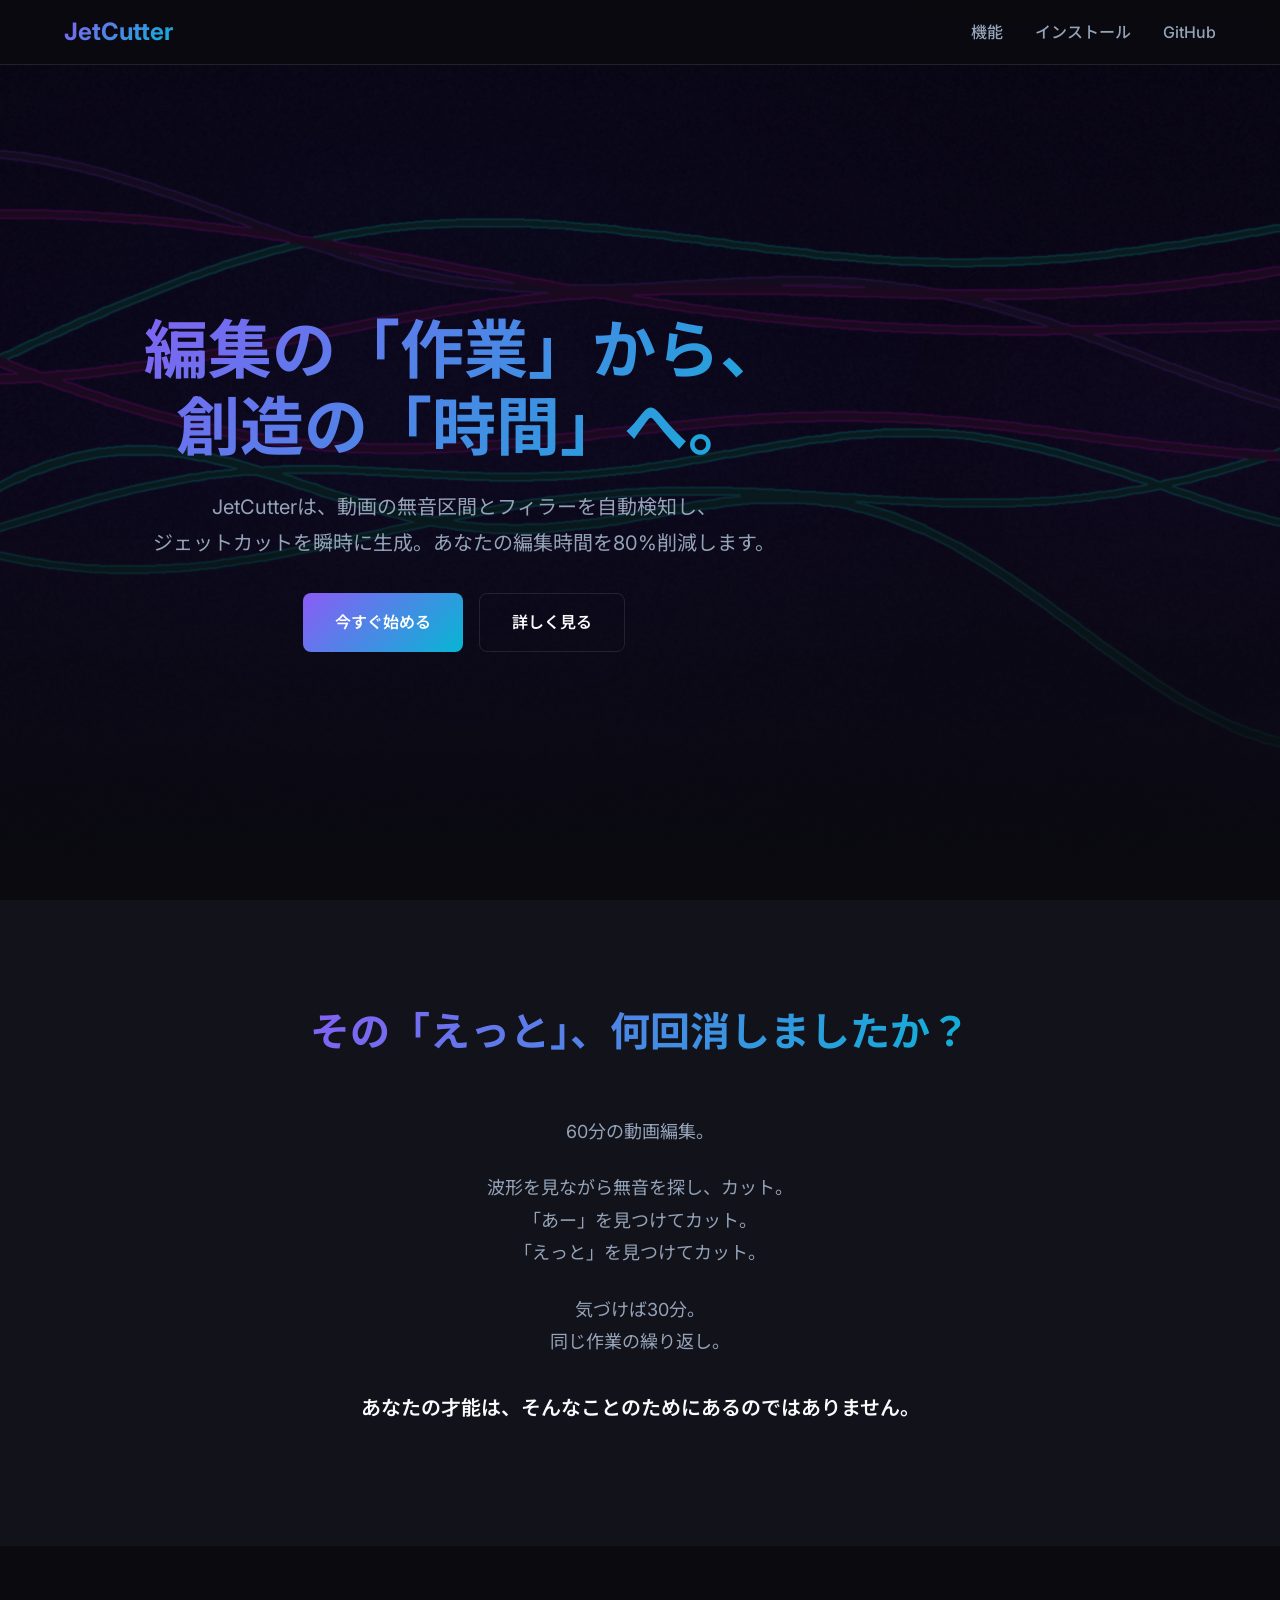
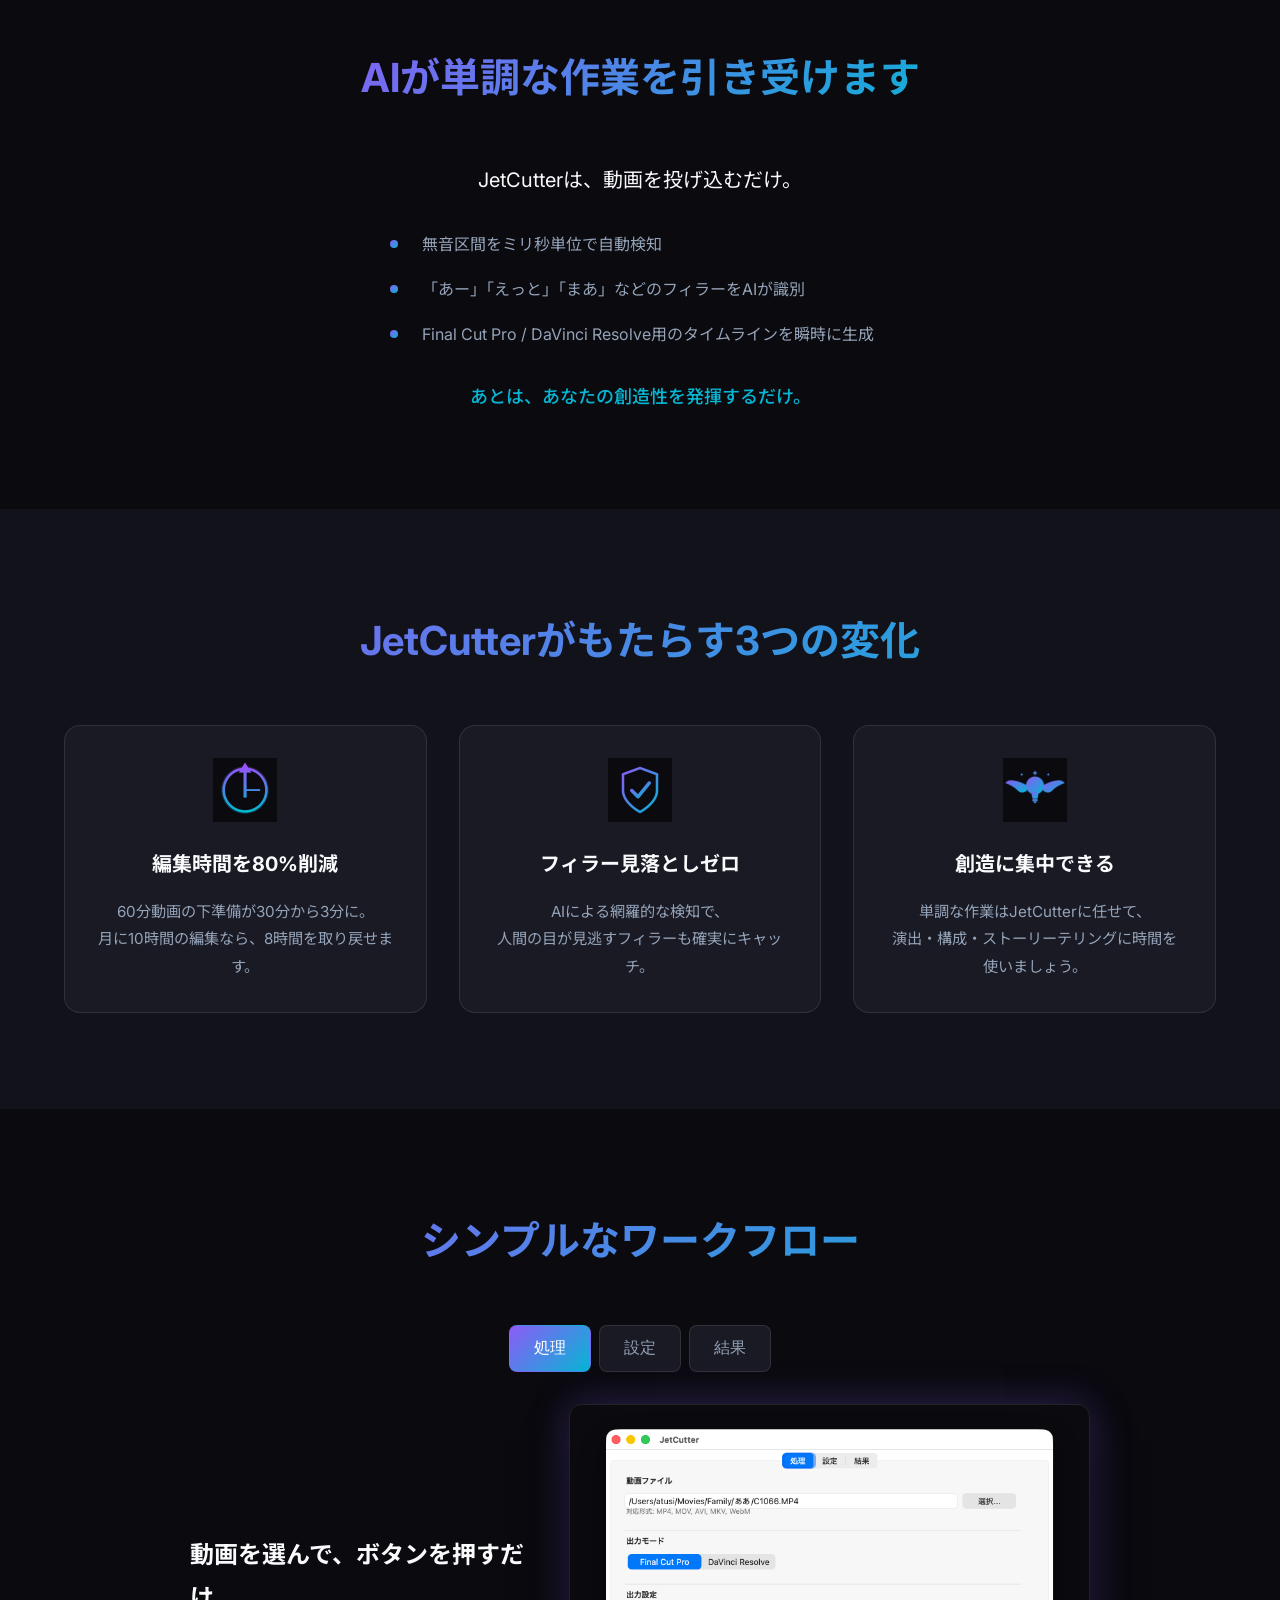
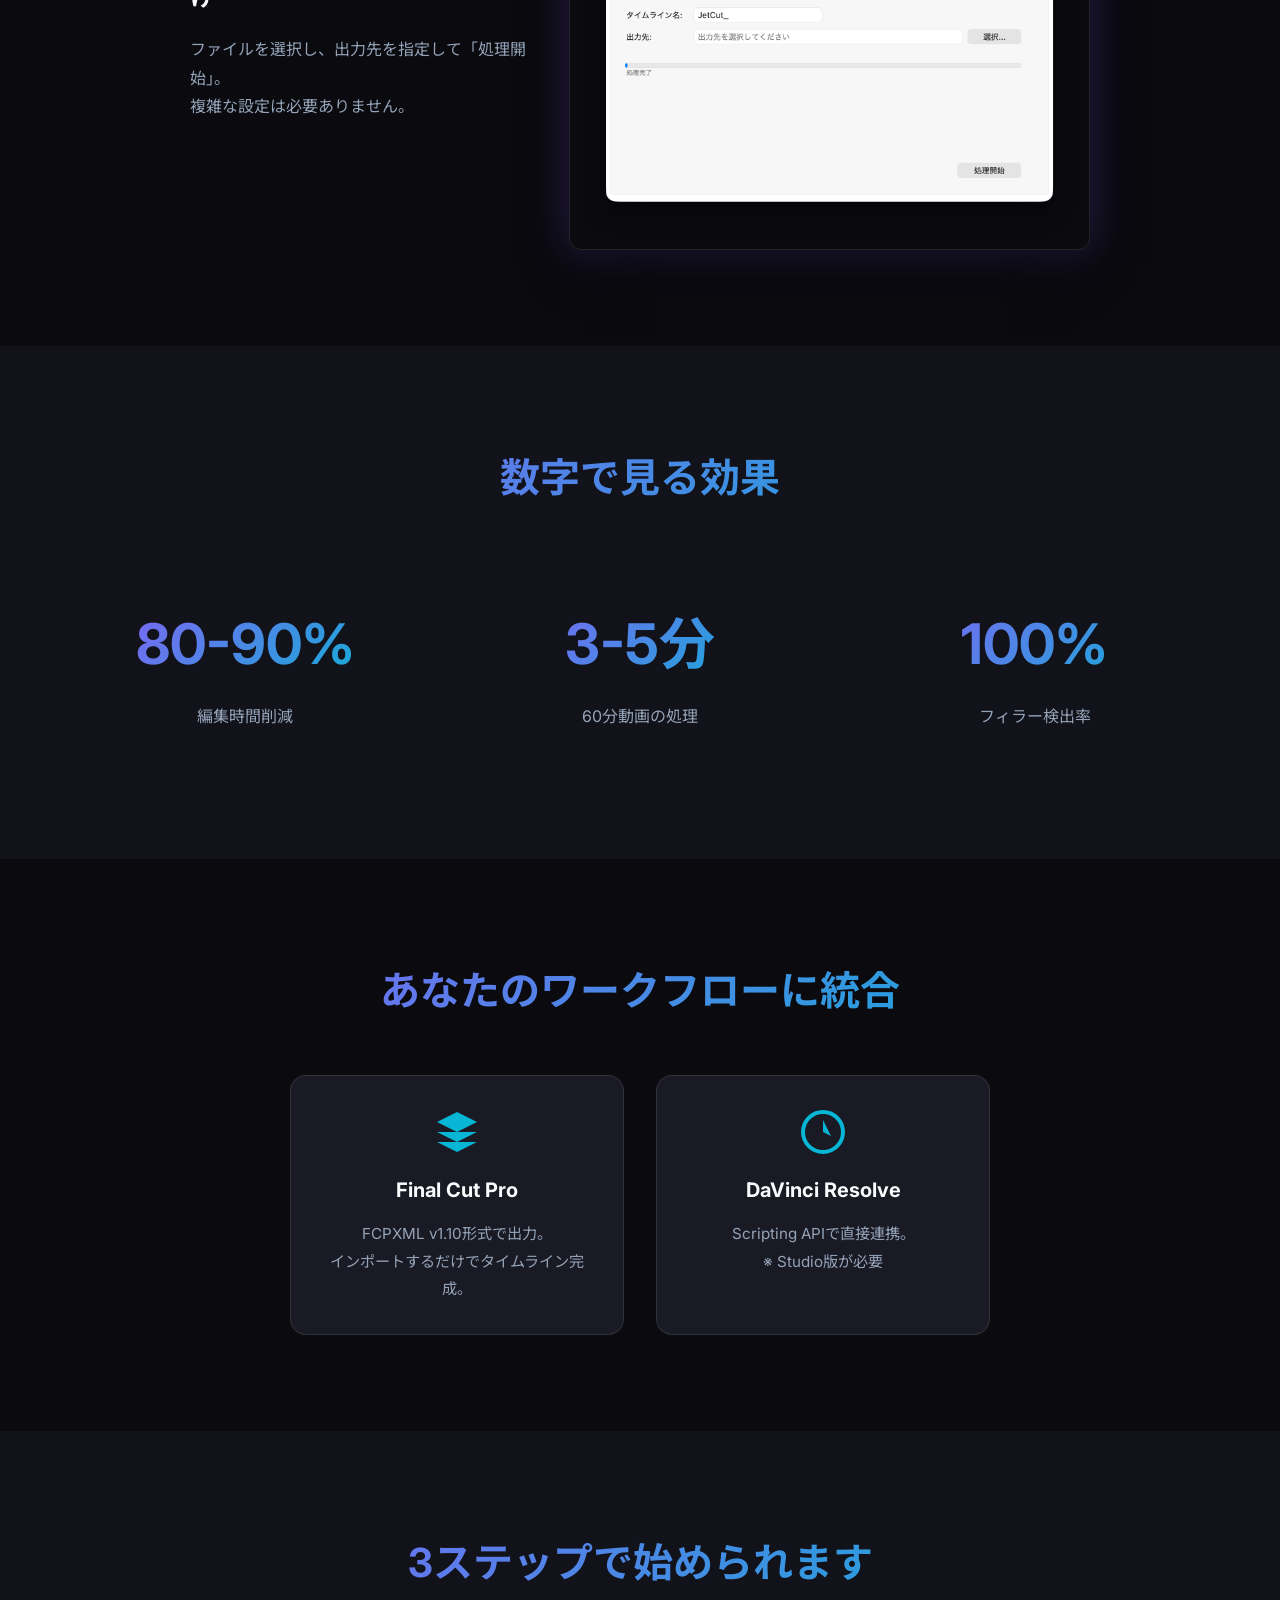
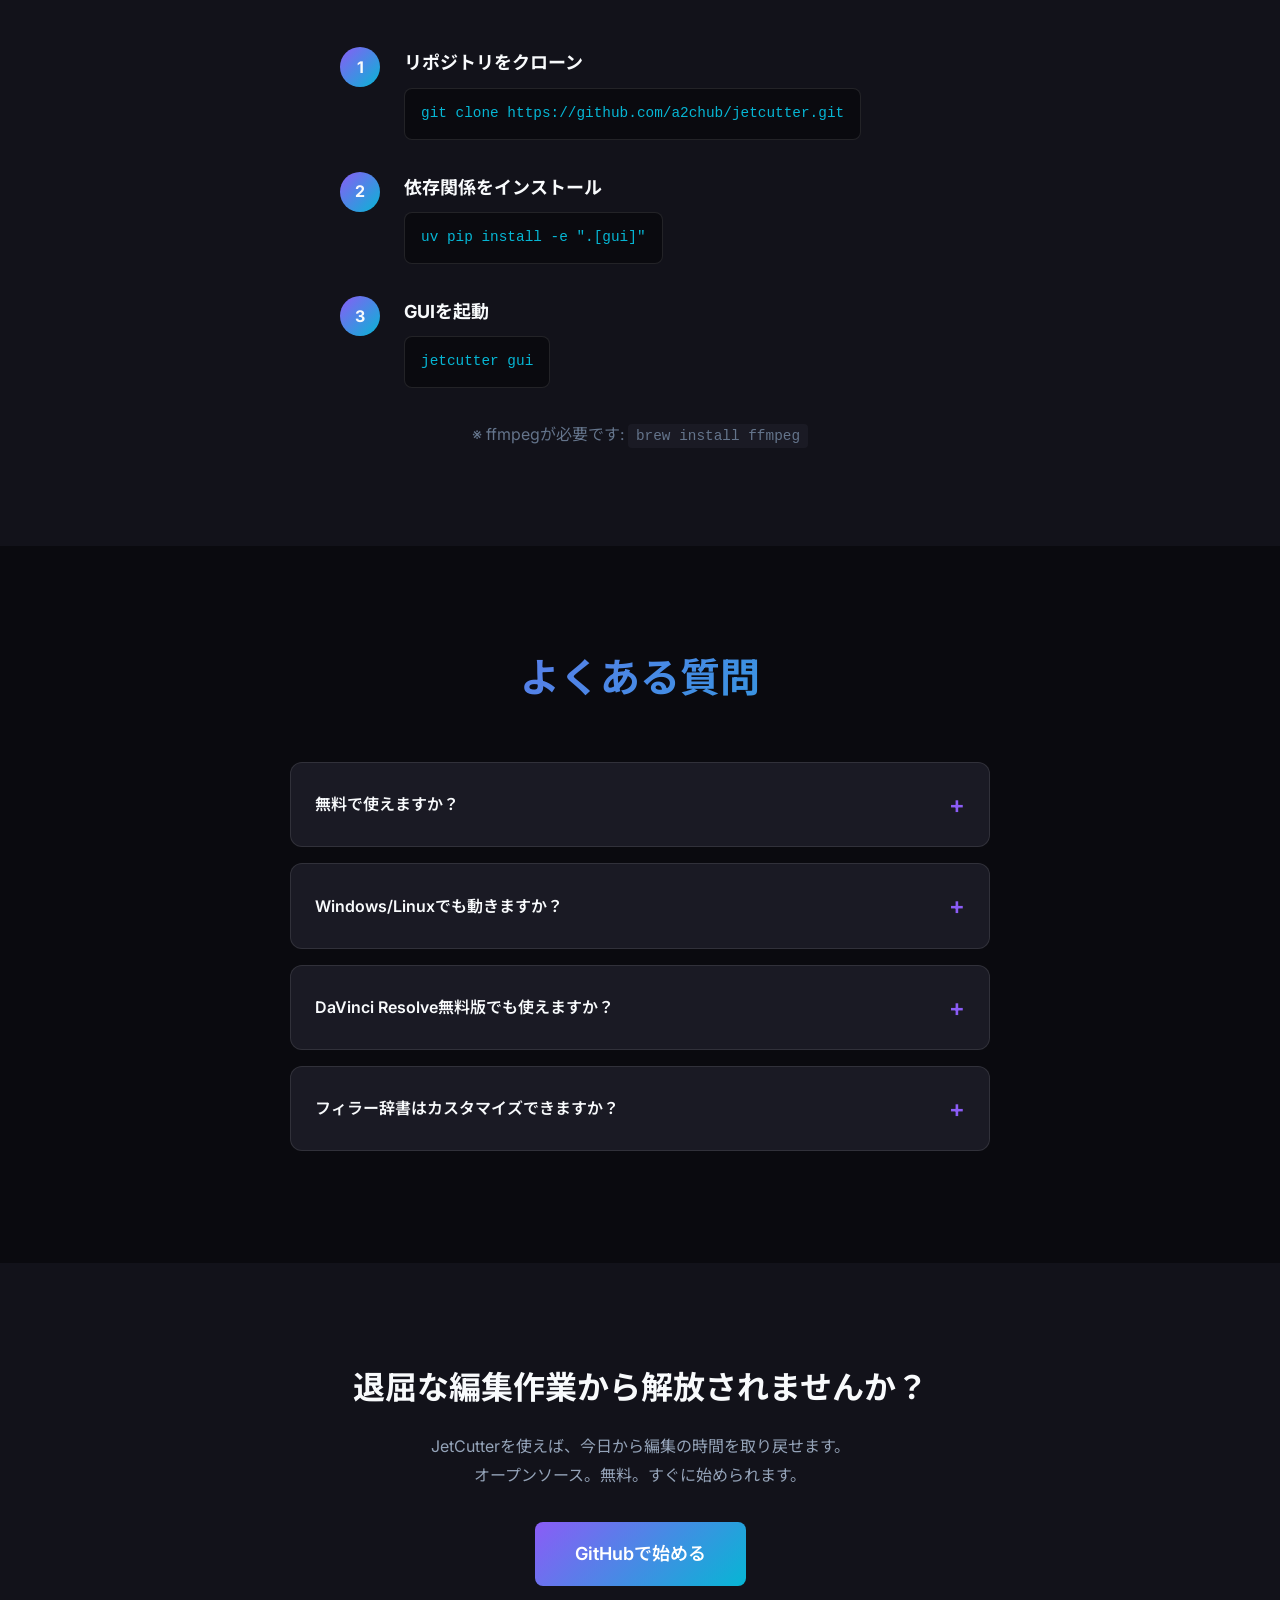
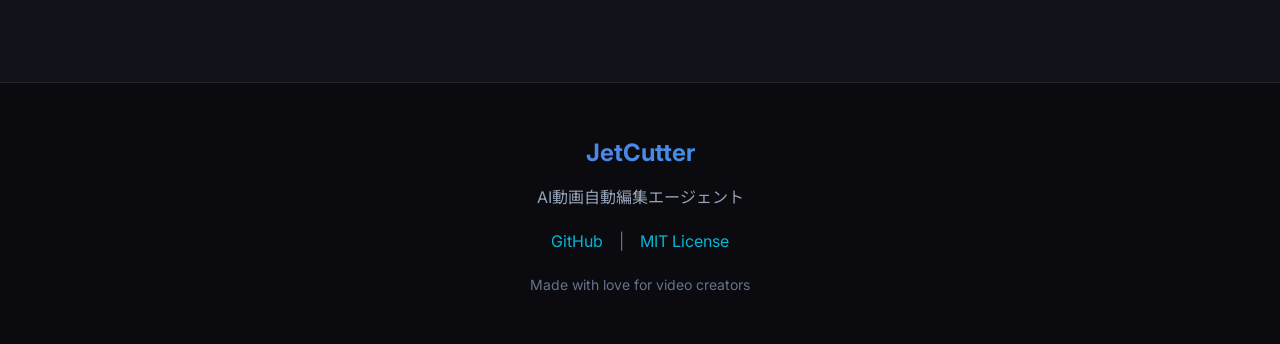
==== docs/homepage/index.html @ c3e9f726 "feat: add landing page for GitHub Pages - Create modern dark theme landing page with purple/cyan gra" ====
<!DOCTYPE html>
<html lang="ja">
<head>
  <meta charset="UTF-8">
  <meta name="viewport" content="width=device-width, initial-scale=1.0">
  <title>JetCutter - AI動画自動編集ツール</title>
  <meta name="description" content="JetCutterは動画の無音区間とフィラーを自動検知し、ジェットカットを瞬時に生成。あなたの編集時間を80%削減します。">

  <!-- OGP -->
  <meta property="og:title" content="JetCutter - AI動画自動編集ツール">
  <meta property="og:description" content="動画の無音・フィラーを自動検知。編集時間を80%削減。">
  <meta property="og:image" content="images/og-image.png">
  <meta property="og:type" content="website">
  <meta name="twitter:card" content="summary_large_image">

  <!-- Fonts -->
  <link rel="preconnect" href="https://fonts.googleapis.com">
  <link rel="preconnect" href="https://fonts.gstatic.com" crossorigin>
  <link href="https://fonts.googleapis.com/css2?family=Inter:wght@400;500;600;700&family=Noto+Sans+JP:wght@400;500;600;700&display=swap" rel="stylesheet">

  <!-- Styles -->
  <link rel="stylesheet" href="css/style.css">
</head>
<body>
  <!-- Header -->
  <header class="header">
    <div class="container">
      <div class="header-content">
        <a href="#" class="logo">JetCutter</a>
        <nav class="nav">
          <a href="#features">機能</a>
          <a href="#install">インストール</a>
          <a href="https://github.com/a2chub/jetcutter" target="_blank" rel="noopener">GitHub</a>
        </nav>
      </div>
    </div>
  </header>

  <!-- Hero Section -->
  <section class="hero">
    <div class="hero-bg"></div>
    <div class="container">
      <div class="hero-content fade-in">
        <h1 class="hero-title">
          編集の「作業」から、<br>
          創造の「時間」へ。
        </h1>
        <p class="hero-subtitle">
          JetCutterは、動画の無音区間とフィラーを自動検知し、<br>
          ジェットカットを瞬時に生成。あなたの編集時間を80%削減します。
        </p>
        <div class="hero-cta">
          <a href="https://github.com/a2chub/jetcutter" class="btn btn-primary" target="_blank" rel="noopener">今すぐ始める</a>
          <a href="#features" class="btn btn-secondary">詳しく見る</a>
        </div>
      </div>
    </div>
  </section>

  <!-- Problem Section -->
  <section class="section problem">
    <div class="container">
      <div class="problem-content fade-in">
        <h2 class="section-title">その「えっと」、何回消しましたか？</h2>
        <div class="problem-text">
          <p>60分の動画編集。</p>
          <p>波形を見ながら無音を探し、カット。<br>
          「あー」を見つけてカット。<br>
          「えっと」を見つけてカット。</p>
          <p>気づけば30分。<br>同じ作業の繰り返し。</p>
          <p class="highlight">あなたの才能は、そんなことのためにあるのではありません。</p>
        </div>
      </div>
    </div>
  </section>

  <!-- Solution Section -->
  <section class="section solution">
    <div class="container">
      <div class="solution-content fade-in">
        <h2 class="section-title">AIが単調な作業を引き受けます</h2>
        <p class="solution-intro">JetCutterは、動画を投げ込むだけ。</p>
        <ul class="solution-list">
          <li>無音区間をミリ秒単位で自動検知</li>
          <li>「あー」「えっと」「まあ」などのフィラーをAIが識別</li>
          <li>Final Cut Pro / DaVinci Resolve用のタイムラインを瞬時に生成</li>
        </ul>
        <p class="solution-outro">あとは、あなたの創造性を発揮するだけ。</p>
      </div>
    </div>
  </section>

  <!-- Benefits Section -->
  <section class="section benefits" id="features">
    <div class="container">
      <h2 class="section-title fade-in">JetCutterがもたらす3つの変化</h2>
      <div class="benefits-grid">
        <div class="benefit-card fade-in">
          <div class="benefit-icon">
            <img src="images/icon-time.png" alt="時間節約" width="64" height="64">
          </div>
          <h3>編集時間を80%削減</h3>
          <p>60分動画の下準備が30分から3分に。<br>月に10時間の編集なら、8時間を取り戻せます。</p>
        </div>
        <div class="benefit-card fade-in">
          <div class="benefit-icon">
            <img src="images/icon-quality.png" alt="品質保証" width="64" height="64">
          </div>
          <h3>フィラー見落としゼロ</h3>
          <p>AIによる網羅的な検知で、<br>人間の目が見逃すフィラーも確実にキャッチ。</p>
        </div>
        <div class="benefit-card fade-in">
          <div class="benefit-icon">
            <img src="images/icon-freedom.png" alt="創造性" width="64" height="64">
          </div>
          <h3>創造に集中できる</h3>
          <p>単調な作業はJetCutterに任せて、<br>演出・構成・ストーリーテリングに時間を使いましょう。</p>
        </div>
      </div>
    </div>
  </section>

  <!-- Features Section -->
  <section class="section features">
    <div class="container">
      <h2 class="section-title fade-in">シンプルなワークフロー</h2>
      <div class="features-tabs fade-in">
        <div class="tabs-nav">
          <button class="tab-btn active" data-tab="process">処理</button>
          <button class="tab-btn" data-tab="settings">設定</button>
          <button class="tab-btn" data-tab="results">結果</button>
        </div>
        <div class="tabs-content">
          <div class="tab-panel active" id="process">
            <div class="tab-text">
              <h3>動画を選んで、ボタンを押すだけ</h3>
              <p>ファイルを選択し、出力先を指定して「処理開始」。<br>複雑な設定は必要ありません。</p>
            </div>
            <div class="tab-image">
              <img src="images/process.png" alt="処理タブ" class="screenshot">
            </div>
          </div>
          <div class="tab-panel" id="settings">
            <div class="tab-text">
              <h3>プロ向けのカスタマイズ</h3>
              <p>無音しきい値、Whisperモデル、マージン設定など<br>細かな調整も可能です。</p>
            </div>
            <div class="tab-image">
              <img src="images/config.png" alt="設定タブ" class="screenshot">
            </div>
          </div>
          <div class="tab-panel" id="results">
            <div class="tab-text">
              <h3>詳細な分析結果</h3>
              <p>検出されたセグメントの一覧、削減率、<br>処理時間をひと目で確認できます。</p>
            </div>
            <div class="tab-image">
              <img src="images/result.png" alt="結果タブ" class="screenshot">
            </div>
          </div>
        </div>
      </div>
    </div>
  </section>

  <!-- Stats Section -->
  <section class="section stats">
    <div class="container">
      <h2 class="section-title fade-in">数字で見る効果</h2>
      <div class="stats-grid fade-in">
        <div class="stat-item">
          <span class="stat-number">80-90%</span>
          <span class="stat-label">編集時間削減</span>
        </div>
        <div class="stat-item">
          <span class="stat-number">3-5分</span>
          <span class="stat-label">60分動画の処理</span>
        </div>
        <div class="stat-item">
          <span class="stat-number">100%</span>
          <span class="stat-label">フィラー検出率</span>
        </div>
      </div>
    </div>
  </section>

  <!-- NLE Section -->
  <section class="section nle">
    <div class="container">
      <h2 class="section-title fade-in">あなたのワークフローに統合</h2>
      <div class="nle-grid fade-in">
        <div class="nle-card">
          <div class="nle-logo">
            <svg viewBox="0 0 24 24" width="48" height="48" fill="currentColor">
              <path d="M12 2L2 7l10 5 10-5-10-5zM2 17l10 5 10-5M2 12l10 5 10-5"/>
            </svg>
          </div>
          <h3>Final Cut Pro</h3>
          <p>FCPXML v1.10形式で出力。<br>インポートするだけでタイムライン完成。</p>
        </div>
        <div class="nle-card">
          <div class="nle-logo">
            <svg viewBox="0 0 24 24" width="48" height="48" fill="currentColor">
              <circle cx="12" cy="12" r="10" fill="none" stroke="currentColor" stroke-width="2"/>
              <path d="M12 6v6l4 2"/>
            </svg>
          </div>
          <h3>DaVinci Resolve</h3>
          <p>Scripting APIで直接連携。<br>※ Studio版が必要</p>
        </div>
      </div>
    </div>
  </section>

  <!-- Install Section -->
  <section class="section install" id="install">
    <div class="container">
      <h2 class="section-title fade-in">3ステップで始められます</h2>
      <div class="install-steps fade-in">
        <div class="install-step">
          <span class="step-number">1</span>
          <div class="step-content">
            <h3>リポジトリをクローン</h3>
            <code>git clone https://github.com/a2chub/jetcutter.git</code>
          </div>
        </div>
        <div class="install-step">
          <span class="step-number">2</span>
          <div class="step-content">
            <h3>依存関係をインストール</h3>
            <code>uv pip install -e ".[gui]"</code>
          </div>
        </div>
        <div class="install-step">
          <span class="step-number">3</span>
          <div class="step-content">
            <h3>GUIを起動</h3>
            <code>jetcutter gui</code>
          </div>
        </div>
      </div>
      <p class="install-note">※ ffmpegが必要です: <code>brew install ffmpeg</code></p>
    </div>
  </section>

  <!-- FAQ Section -->
  <section class="section faq">
    <div class="container">
      <h2 class="section-title fade-in">よくある質問</h2>
      <div class="faq-list fade-in">
        <details class="faq-item">
          <summary>無料で使えますか？</summary>
          <p>はい、JetCutterはMITライセンスのオープンソースソフトウェアです。完全無料でお使いいただけます。</p>
        </details>
        <details class="faq-item">
          <summary>Windows/Linuxでも動きますか？</summary>
          <p>現在はmacOS向けに最適化されています。CLIはクロスプラットフォームで動作しますが、GUIはmacOS専用です。</p>
        </details>
        <details class="faq-item">
          <summary>DaVinci Resolve無料版でも使えますか？</summary>
          <p>Final Cut Pro出力（FCPXML）は無料版でも利用可能です。DaVinci Resolve直接連携にはStudio版が必要です。</p>
        </details>
        <details class="faq-item">
          <summary>フィラー辞書はカスタマイズできますか？</summary>
          <p>はい、config/fillers.yamlを編集することで、独自のフィラーワードを追加できます。</p>
        </details>
      </div>
    </div>
  </section>

  <!-- CTA Section -->
  <section class="section cta">
    <div class="container">
      <div class="cta-content fade-in">
        <h2>退屈な編集作業から解放されませんか？</h2>
        <p>JetCutterを使えば、今日から編集の時間を取り戻せます。<br>オープンソース。無料。すぐに始められます。</p>
        <a href="https://github.com/a2chub/jetcutter" class="btn btn-primary btn-large" target="_blank" rel="noopener">GitHubで始める</a>
      </div>
    </div>
  </section>

  <!-- Footer -->
  <footer class="footer">
    <div class="container">
      <div class="footer-content">
        <p class="footer-logo">JetCutter</p>
        <p class="footer-tagline">AI動画自動編集エージェント</p>
        <div class="footer-links">
          <a href="https://github.com/a2chub/jetcutter" target="_blank" rel="noopener">GitHub</a>
          <span>|</span>
          <a href="https://github.com/a2chub/jetcutter/blob/main/LICENSE" target="_blank" rel="noopener">MIT License</a>
        </div>
        <p class="footer-credit">Made with love for video creators</p>
      </div>
    </div>
  </footer>

  <script src="js/main.js"></script>
</body>
</html>
---- docs/homepage/css/style.css ----
/* ==========================================================================
   JetCutter Landing Page - CSS
   ========================================================================== */

/* --------------------------------------------------------------------------
   CSS Variables
   -------------------------------------------------------------------------- */
:root {
  /* Background Colors */
  --bg-primary: #0a0a0f;
  --bg-secondary: #12121a;
  --bg-card: #1a1a24;
  --bg-card-hover: #222230;

  /* Accent Colors */
  --accent-primary: #8b5cf6;
  --accent-secondary: #06b6d4;
  --accent-gradient: linear-gradient(135deg, #8b5cf6 0%, #06b6d4 100%);

  /* Text Colors */
  --text-primary: #f8fafc;
  --text-secondary: #94a3b8;
  --text-muted: #64748b;

  /* Border */
  --border-color: rgba(255, 255, 255, 0.1);

  /* Effects */
  --glow-purple: 0 0 40px rgba(139, 92, 246, 0.3);
  --glow-cyan: 0 0 40px rgba(6, 182, 212, 0.3);

  /* Spacing */
  --container-max: 1200px;
  --section-padding: 6rem 0;

  /* Transitions */
  --transition-fast: 0.2s ease;
  --transition-medium: 0.3s ease;
}

/* --------------------------------------------------------------------------
   Reset & Base
   -------------------------------------------------------------------------- */
*,
*::before,
*::after {
  box-sizing: border-box;
  margin: 0;
  padding: 0;
}

html {
  scroll-behavior: smooth;
}

body {
  font-family: 'Inter', 'Noto Sans JP', -apple-system, BlinkMacSystemFont, sans-serif;
  font-size: 16px;
  line-height: 1.8;
  color: var(--text-primary);
  background-color: var(--bg-primary);
  -webkit-font-smoothing: antialiased;
  -moz-osx-font-smoothing: grayscale;
}

img {
  max-width: 100%;
  height: auto;
  display: block;
}

a {
  color: var(--accent-secondary);
  text-decoration: none;
  transition: color var(--transition-fast);
}

a:hover {
  color: var(--accent-primary);
}

/* --------------------------------------------------------------------------
   Layout
   -------------------------------------------------------------------------- */
.container {
  width: 100%;
  max-width: var(--container-max);
  margin: 0 auto;
  padding: 0 1.5rem;
}

.section {
  padding: var(--section-padding);
}

.section-title {
  font-size: clamp(1.75rem, 4vw, 2.5rem);
  font-weight: 700;
  text-align: center;
  margin-bottom: 3rem;
  background: var(--accent-gradient);
  -webkit-background-clip: text;
  -webkit-text-fill-color: transparent;
  background-clip: text;
}

/* --------------------------------------------------------------------------
   Header
   -------------------------------------------------------------------------- */
.header {
  position: fixed;
  top: 0;
  left: 0;
  right: 0;
  z-index: 100;
  background: rgba(10, 10, 15, 0.9);
  backdrop-filter: blur(10px);
  border-bottom: 1px solid var(--border-color);
}

.header-content {
  display: flex;
  justify-content: space-between;
  align-items: center;
  height: 64px;
}

.logo {
  font-size: 1.5rem;
  font-weight: 700;
  color: var(--text-primary);
  background: var(--accent-gradient);
  -webkit-background-clip: text;
  -webkit-text-fill-color: transparent;
  background-clip: text;
}

.nav {
  display: flex;
  gap: 2rem;
}

.nav a {
  color: var(--text-secondary);
  font-weight: 500;
  transition: color var(--transition-fast);
}

.nav a:hover {
  color: var(--text-primary);
}

/* --------------------------------------------------------------------------
   Buttons
   -------------------------------------------------------------------------- */
.btn {
  display: inline-flex;
  align-items: center;
  justify-content: center;
  padding: 0.875rem 2rem;
  font-size: 1rem;
  font-weight: 600;
  border-radius: 0.5rem;
  transition: all var(--transition-medium);
  cursor: pointer;
  border: none;
}

.btn-primary {
  background: var(--accent-gradient);
  color: white;
}

.btn-primary:hover {
  transform: translateY(-2px);
  box-shadow: var(--glow-purple);
  color: white;
}

.btn-secondary {
  background: transparent;
  color: var(--text-primary);
  border: 1px solid var(--border-color);
}

.btn-secondary:hover {
  background: var(--bg-card);
  border-color: var(--accent-primary);
  color: var(--text-primary);
}

.btn-large {
  padding: 1rem 2.5rem;
  font-size: 1.125rem;
}

/* --------------------------------------------------------------------------
   Hero Section
   -------------------------------------------------------------------------- */
.hero {
  position: relative;
  min-height: 100vh;
  display: flex;
  align-items: center;
  justify-content: center;
  padding-top: 64px;
  overflow: hidden;
}

.hero-bg {
  position: absolute;
  top: 0;
  left: 0;
  right: 0;
  bottom: 0;
  background: url('../images/hero-bg.png') center/cover no-repeat;
  opacity: 0.6;
  z-index: -1;
}

.hero-bg::after {
  content: '';
  position: absolute;
  bottom: 0;
  left: 0;
  right: 0;
  height: 50%;
  background: linear-gradient(to top, var(--bg-primary), transparent);
}

.hero-content {
  text-align: center;
  max-width: 800px;
}

.hero-title {
  font-size: clamp(2.5rem, 6vw, 4rem);
  font-weight: 700;
  line-height: 1.2;
  margin-bottom: 1.5rem;
  background: var(--accent-gradient);
  -webkit-background-clip: text;
  -webkit-text-fill-color: transparent;
  background-clip: text;
}

.hero-subtitle {
  font-size: clamp(1rem, 2vw, 1.25rem);
  color: var(--text-secondary);
  margin-bottom: 2rem;
  line-height: 1.8;
}

.hero-cta {
  display: flex;
  gap: 1rem;
  justify-content: center;
  flex-wrap: wrap;
}

/* --------------------------------------------------------------------------
   Problem Section
   -------------------------------------------------------------------------- */
.problem {
  background: var(--bg-secondary);
}

.problem-content {
  max-width: 700px;
  margin: 0 auto;
  text-align: center;
}

.problem-text p {
  color: var(--text-secondary);
  margin-bottom: 1.5rem;
  font-size: 1.125rem;
}

.problem-text .highlight {
  color: var(--text-primary);
  font-weight: 600;
  font-size: 1.25rem;
  margin-top: 2rem;
}

/* --------------------------------------------------------------------------
   Solution Section
   -------------------------------------------------------------------------- */
.solution-content {
  max-width: 700px;
  margin: 0 auto;
  text-align: center;
}

.solution-intro {
  font-size: 1.25rem;
  color: var(--text-primary);
  margin-bottom: 2rem;
}

.solution-list {
  list-style: none;
  text-align: left;
  max-width: 500px;
  margin: 0 auto 2rem;
}

.solution-list li {
  position: relative;
  padding-left: 2rem;
  margin-bottom: 1rem;
  color: var(--text-secondary);
}

.solution-list li::before {
  content: '';
  position: absolute;
  left: 0;
  top: 0.6em;
  width: 8px;
  height: 8px;
  background: var(--accent-gradient);
  border-radius: 50%;
}

.solution-outro {
  font-size: 1.125rem;
  color: var(--accent-secondary);
  font-weight: 500;
}

/* --------------------------------------------------------------------------
   Benefits Section
   -------------------------------------------------------------------------- */
.benefits {
  background: var(--bg-secondary);
}

.benefits-grid {
  display: grid;
  grid-template-columns: repeat(auto-fit, minmax(300px, 1fr));
  gap: 2rem;
}

.benefit-card {
  background: var(--bg-card);
  border: 1px solid var(--border-color);
  border-radius: 1rem;
  padding: 2rem;
  text-align: center;
  transition: all var(--transition-medium);
}

.benefit-card:hover {
  transform: translateY(-4px);
  box-shadow: var(--glow-purple);
  border-color: var(--accent-primary);
}

.benefit-icon {
  width: 64px;
  height: 64px;
  margin: 0 auto 1.5rem;
}

.benefit-icon img {
  width: 100%;
  height: 100%;
  object-fit: contain;
}

.benefit-card h3 {
  font-size: 1.25rem;
  margin-bottom: 1rem;
  color: var(--text-primary);
}

.benefit-card p {
  color: var(--text-secondary);
  font-size: 0.95rem;
}

/* --------------------------------------------------------------------------
   Features Section (Tabs)
   -------------------------------------------------------------------------- */
.features-tabs {
  max-width: 900px;
  margin: 0 auto;
}

.tabs-nav {
  display: flex;
  justify-content: center;
  gap: 0.5rem;
  margin-bottom: 2rem;
}

.tab-btn {
  background: var(--bg-card);
  border: 1px solid var(--border-color);
  color: var(--text-secondary);
  padding: 0.75rem 1.5rem;
  border-radius: 0.5rem;
  font-size: 1rem;
  font-weight: 500;
  cursor: pointer;
  transition: all var(--transition-fast);
}

.tab-btn:hover {
  border-color: var(--accent-primary);
}

.tab-btn.active {
  background: var(--accent-gradient);
  border-color: transparent;
  color: white;
}

.tabs-content {
  position: relative;
}

.tab-panel {
  display: none;
}

.tab-panel.active {
  display: grid;
  grid-template-columns: 1fr 1.5fr;
  gap: 2rem;
  align-items: center;
}

.tab-text h3 {
  font-size: 1.5rem;
  margin-bottom: 1rem;
  color: var(--text-primary);
}

.tab-text p {
  color: var(--text-secondary);
}

.screenshot {
  border-radius: 0.75rem;
  box-shadow: 0 25px 50px -12px rgba(0, 0, 0, 0.5), var(--glow-purple);
  border: 1px solid var(--border-color);
}

/* --------------------------------------------------------------------------
   Stats Section
   -------------------------------------------------------------------------- */
.stats {
  background: var(--bg-secondary);
}

.stats-grid {
  display: grid;
  grid-template-columns: repeat(auto-fit, minmax(200px, 1fr));
  gap: 2rem;
  text-align: center;
}

.stat-item {
  padding: 2rem;
}

.stat-number {
  display: block;
  font-size: clamp(2.5rem, 5vw, 3.5rem);
  font-weight: 700;
  background: var(--accent-gradient);
  -webkit-background-clip: text;
  -webkit-text-fill-color: transparent;
  background-clip: text;
  margin-bottom: 0.5rem;
}

.stat-label {
  color: var(--text-secondary);
  font-size: 1rem;
}

/* --------------------------------------------------------------------------
   NLE Section
   -------------------------------------------------------------------------- */
.nle-grid {
  display: grid;
  grid-template-columns: repeat(auto-fit, minmax(280px, 1fr));
  gap: 2rem;
  max-width: 700px;
  margin: 0 auto;
}

.nle-card {
  background: var(--bg-card);
  border: 1px solid var(--border-color);
  border-radius: 1rem;
  padding: 2rem;
  text-align: center;
  transition: all var(--transition-medium);
}

.nle-card:hover {
  border-color: var(--accent-secondary);
}

.nle-logo {
  width: 48px;
  height: 48px;
  margin: 0 auto 1rem;
  color: var(--accent-secondary);
}

.nle-card h3 {
  font-size: 1.25rem;
  margin-bottom: 0.75rem;
  color: var(--text-primary);
}

.nle-card p {
  color: var(--text-secondary);
  font-size: 0.95rem;
}

/* --------------------------------------------------------------------------
   Install Section
   -------------------------------------------------------------------------- */
.install {
  background: var(--bg-secondary);
}

.install-steps {
  max-width: 600px;
  margin: 0 auto;
}

.install-step {
  display: flex;
  align-items: flex-start;
  gap: 1.5rem;
  margin-bottom: 2rem;
}

.step-number {
  display: flex;
  align-items: center;
  justify-content: center;
  width: 40px;
  height: 40px;
  background: var(--accent-gradient);
  border-radius: 50%;
  font-weight: 700;
  flex-shrink: 0;
}

.step-content h3 {
  font-size: 1.125rem;
  margin-bottom: 0.5rem;
  color: var(--text-primary);
}

.step-content code {
  display: block;
  background: var(--bg-primary);
  padding: 0.75rem 1rem;
  border-radius: 0.5rem;
  font-family: 'SF Mono', Monaco, monospace;
  font-size: 0.9rem;
  color: var(--accent-secondary);
  border: 1px solid var(--border-color);
}

.install-note {
  text-align: center;
  color: var(--text-muted);
  margin-top: 2rem;
}

.install-note code {
  background: var(--bg-card);
  padding: 0.25rem 0.5rem;
  border-radius: 0.25rem;
  font-size: 0.9rem;
}

/* --------------------------------------------------------------------------
   FAQ Section
   -------------------------------------------------------------------------- */
.faq-list {
  max-width: 700px;
  margin: 0 auto;
}

.faq-item {
  background: var(--bg-card);
  border: 1px solid var(--border-color);
  border-radius: 0.75rem;
  margin-bottom: 1rem;
  overflow: hidden;
}

.faq-item summary {
  padding: 1.25rem 1.5rem;
  cursor: pointer;
  font-weight: 600;
  color: var(--text-primary);
  list-style: none;
  display: flex;
  justify-content: space-between;
  align-items: center;
}

.faq-item summary::after {
  content: '+';
  font-size: 1.5rem;
  color: var(--accent-primary);
  transition: transform var(--transition-fast);
}

.faq-item[open] summary::after {
  transform: rotate(45deg);
}

.faq-item p {
  padding: 0 1.5rem 1.25rem;
  color: var(--text-secondary);
}

/* --------------------------------------------------------------------------
   CTA Section
   -------------------------------------------------------------------------- */
.cta {
  background: var(--bg-secondary);
}

.cta-content {
  text-align: center;
  max-width: 600px;
  margin: 0 auto;
}

.cta-content h2 {
  font-size: clamp(1.5rem, 3vw, 2rem);
  margin-bottom: 1rem;
  color: var(--text-primary);
}

.cta-content p {
  color: var(--text-secondary);
  margin-bottom: 2rem;
}

/* --------------------------------------------------------------------------
   Footer
   -------------------------------------------------------------------------- */
.footer {
  padding: 3rem 0;
  border-top: 1px solid var(--border-color);
}

.footer-content {
  text-align: center;
}

.footer-logo {
  font-size: 1.5rem;
  font-weight: 700;
  background: var(--accent-gradient);
  -webkit-background-clip: text;
  -webkit-text-fill-color: transparent;
  background-clip: text;
  margin-bottom: 0.5rem;
}

.footer-tagline {
  color: var(--text-secondary);
  margin-bottom: 1rem;
}

.footer-links {
  display: flex;
  justify-content: center;
  gap: 1rem;
  margin-bottom: 1rem;
}

.footer-links span {
  color: var(--text-muted);
}

.footer-credit {
  color: var(--text-muted);
  font-size: 0.875rem;
}

/* --------------------------------------------------------------------------
   Animations
   -------------------------------------------------------------------------- */
.fade-in {
  opacity: 0;
  transform: translateY(20px);
  transition: opacity 0.6s ease, transform 0.6s ease;
}

.fade-in.visible {
  opacity: 1;
  transform: translateY(0);
}

/* --------------------------------------------------------------------------
   Responsive
   -------------------------------------------------------------------------- */
@media (max-width: 768px) {
  .nav {
    gap: 1rem;
  }

  .hero-cta {
    flex-direction: column;
    align-items: center;
  }

  .tab-panel.active {
    grid-template-columns: 1fr;
  }

  .tab-text {
    text-align: center;
  }

  .tabs-nav {
    flex-wrap: wrap;
  }
}

@media (max-width: 480px) {
  .nav {
    display: none;
  }

  .section {
    padding: 4rem 0;
  }

  .benefits-grid {
    grid-template-columns: 1fr;
  }
}

/* --------------------------------------------------------------------------
   Accessibility
   -------------------------------------------------------------------------- */
@media (prefers-reduced-motion: reduce) {
  *,
  *::before,
  *::after {
    animation-duration: 0.01ms !important;
    animation-iteration-count: 1 !important;
    transition-duration: 0.01ms !important;
  }

  html {
    scroll-behavior: auto;
  }
}

:focus-visible {
  outline: 2px solid var(--accent-primary);
  outline-offset: 2px;
}
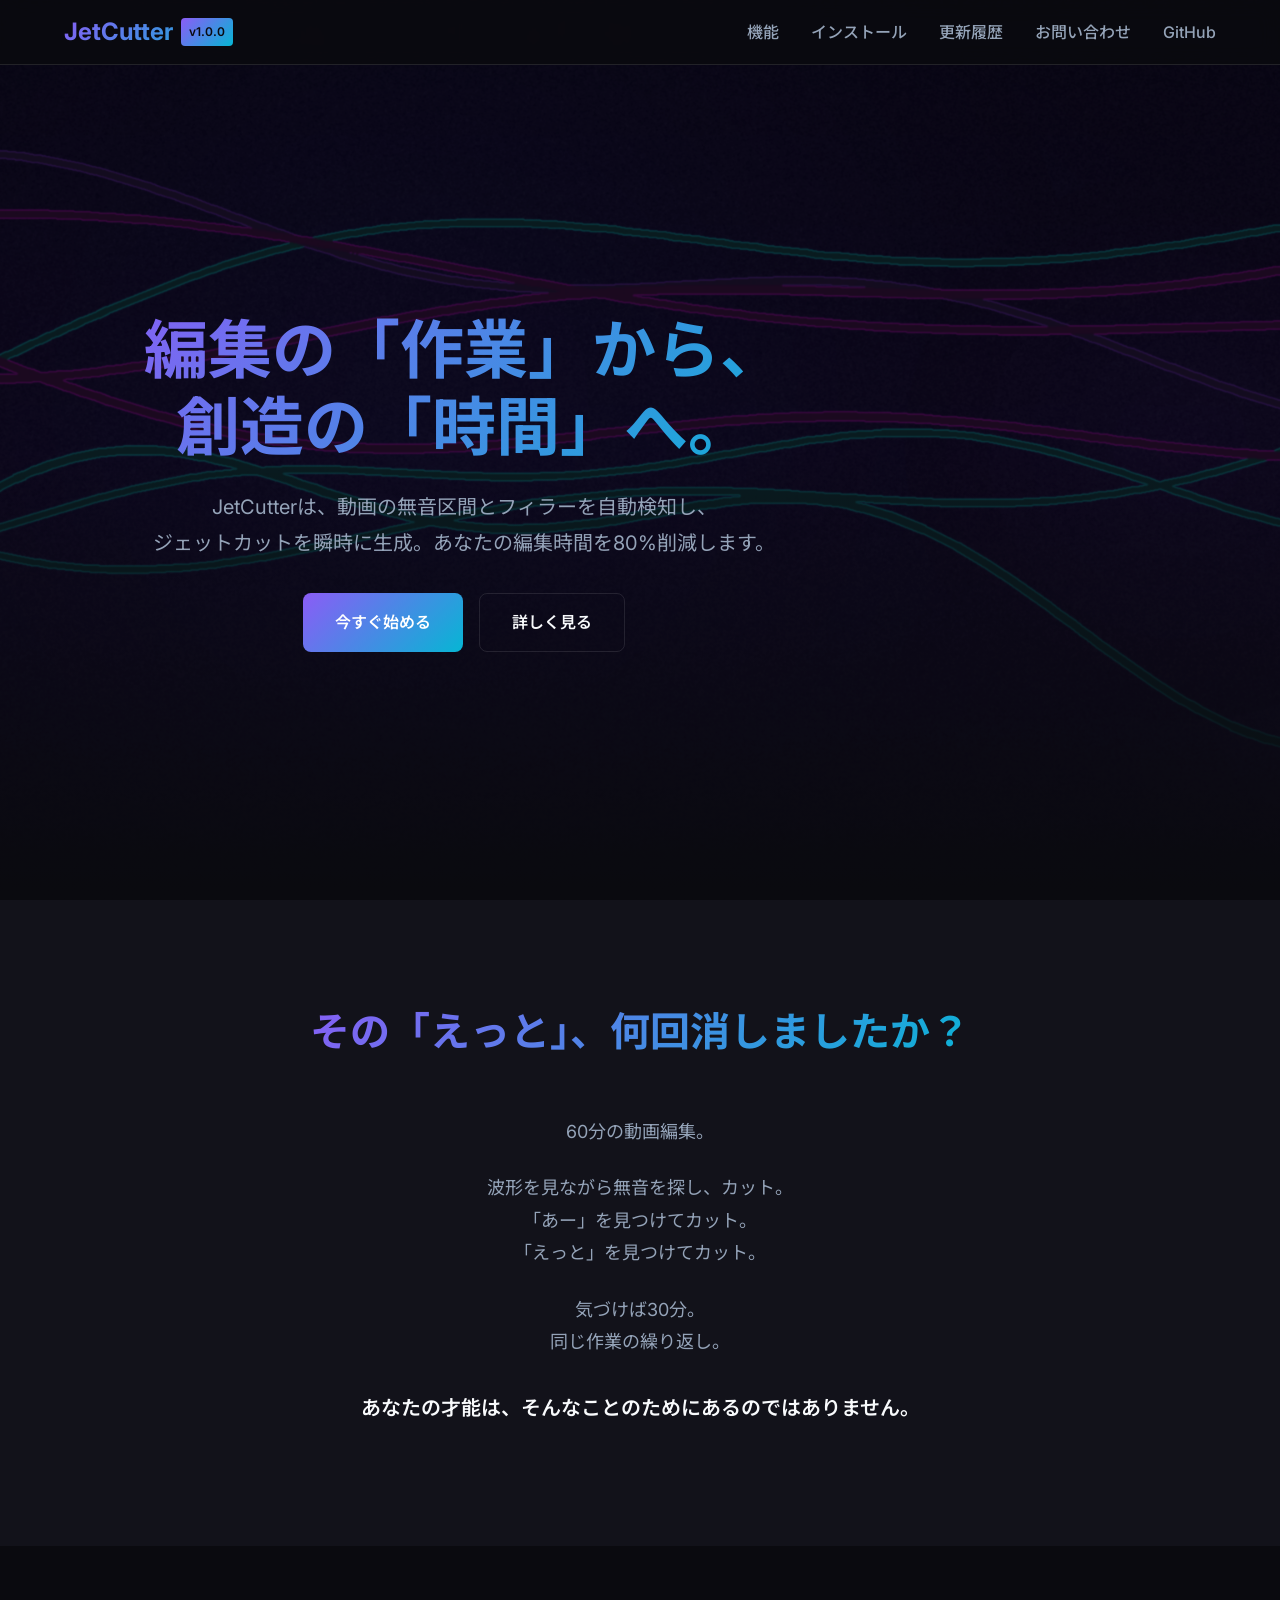
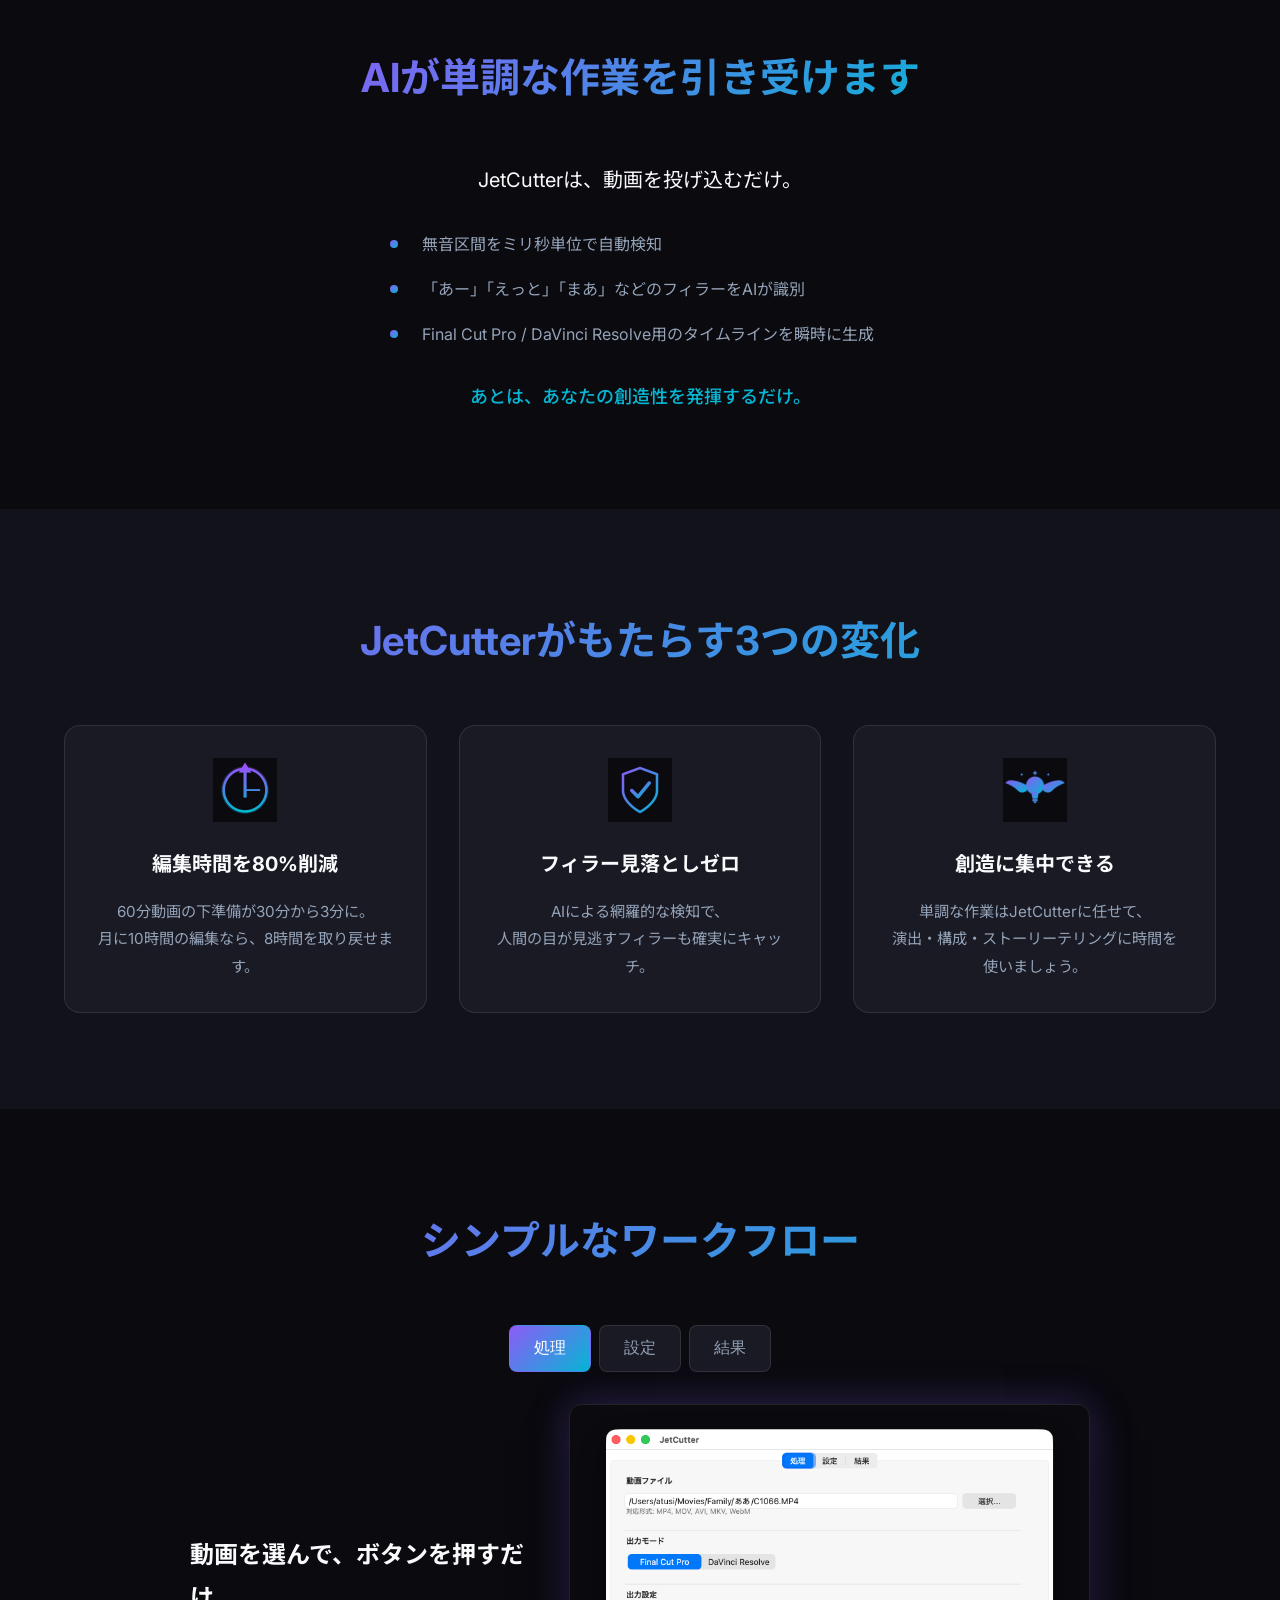
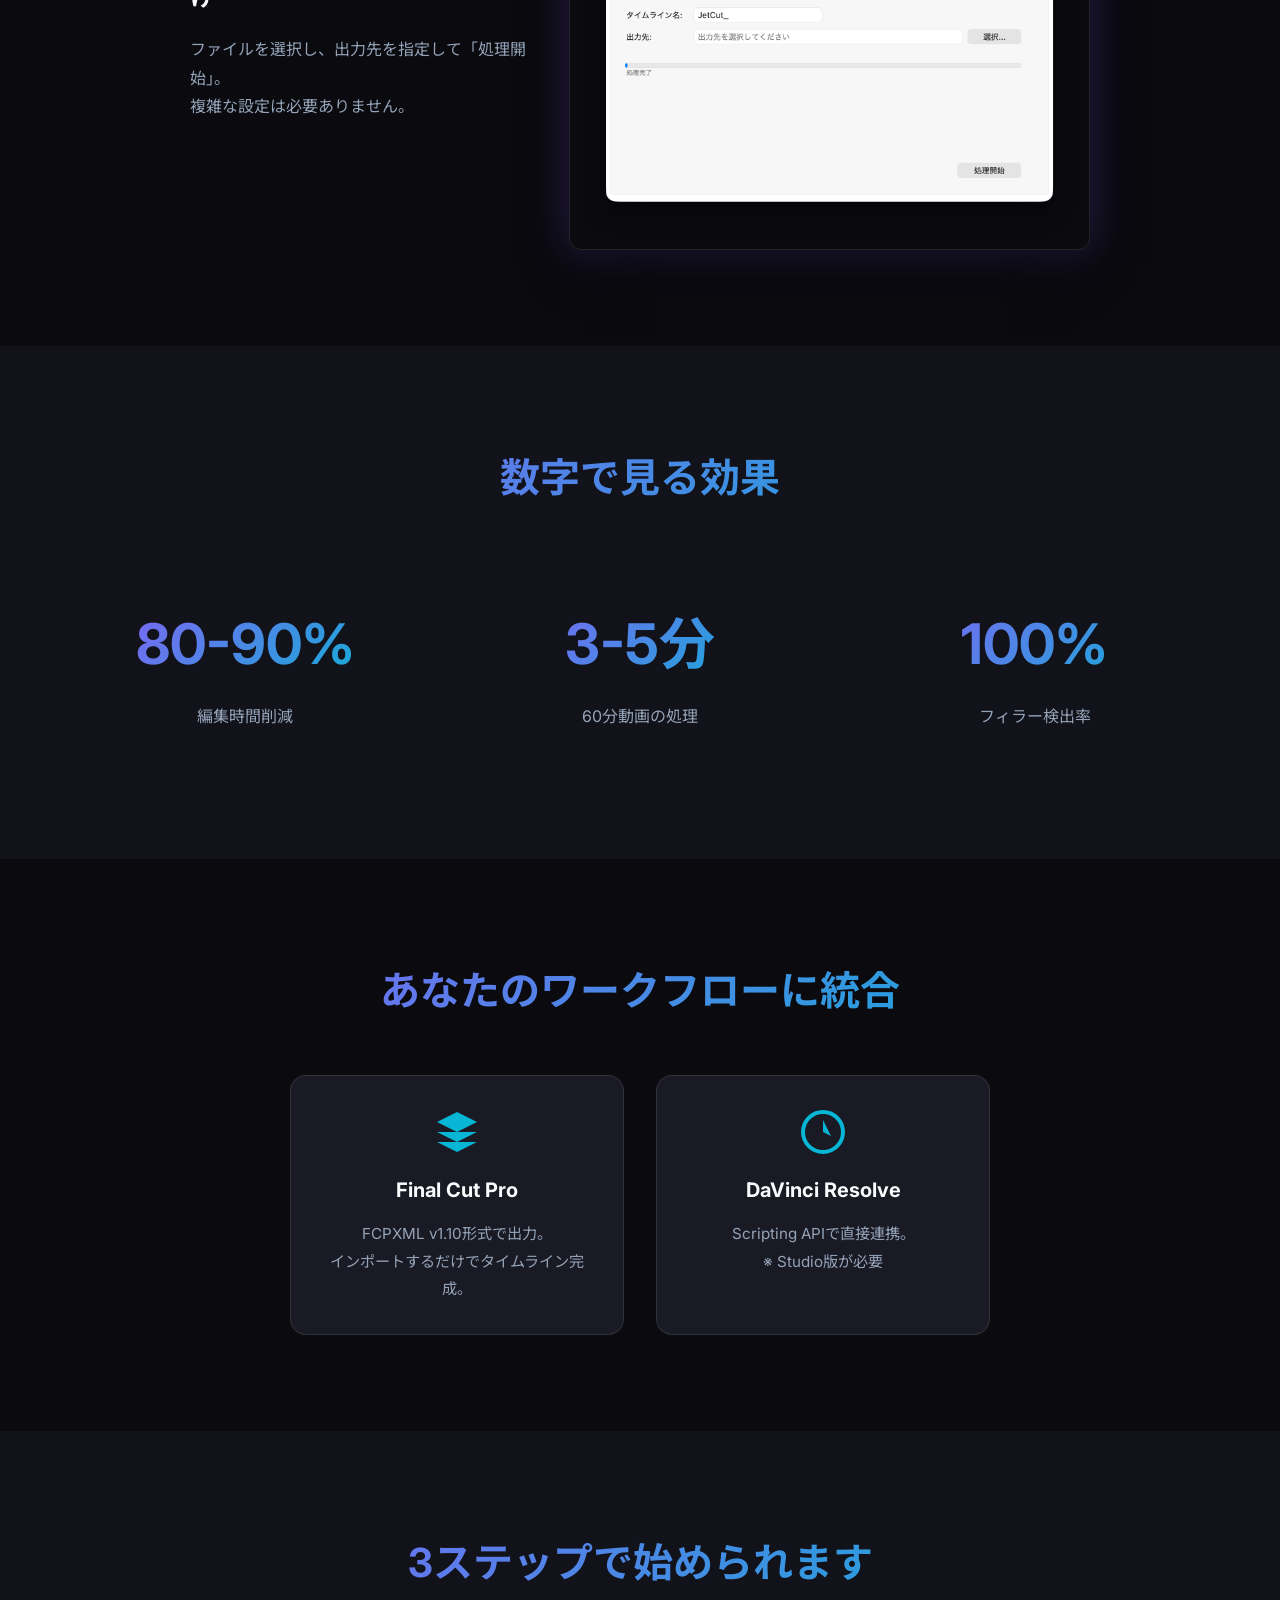
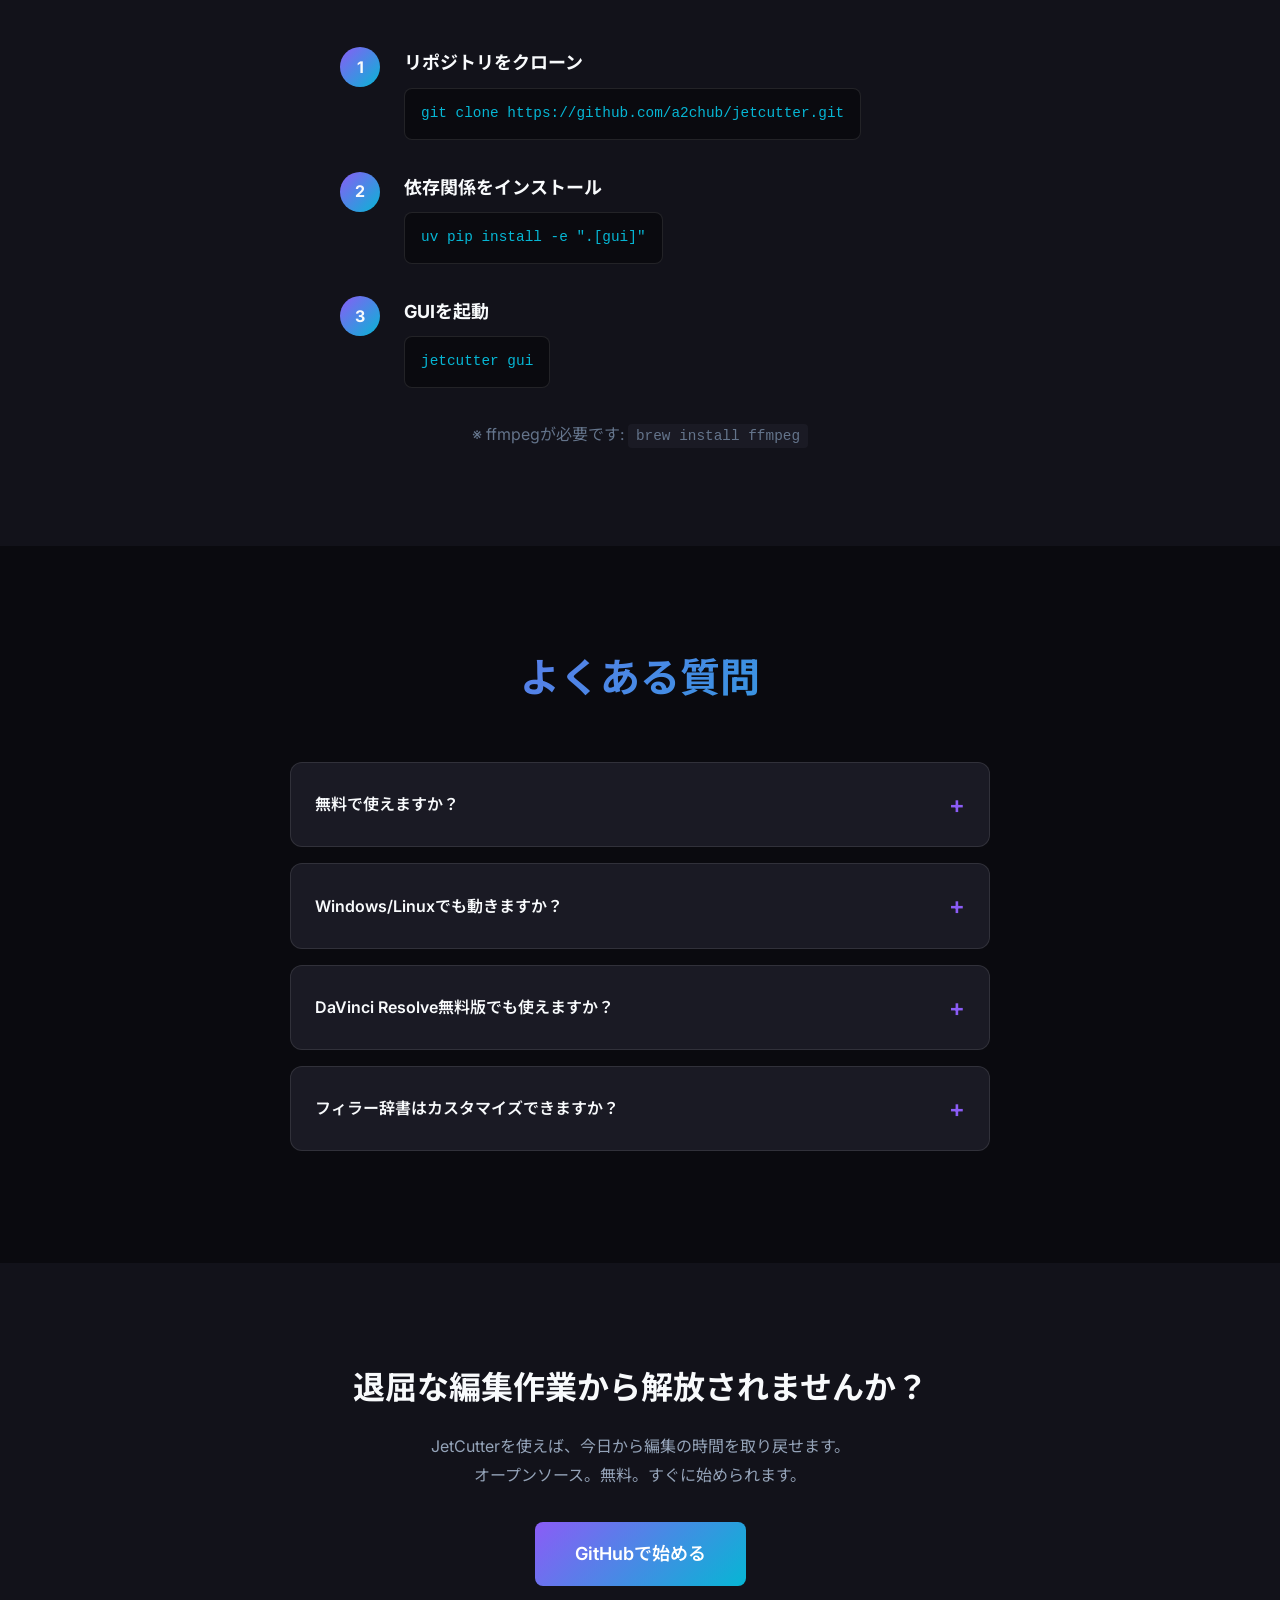
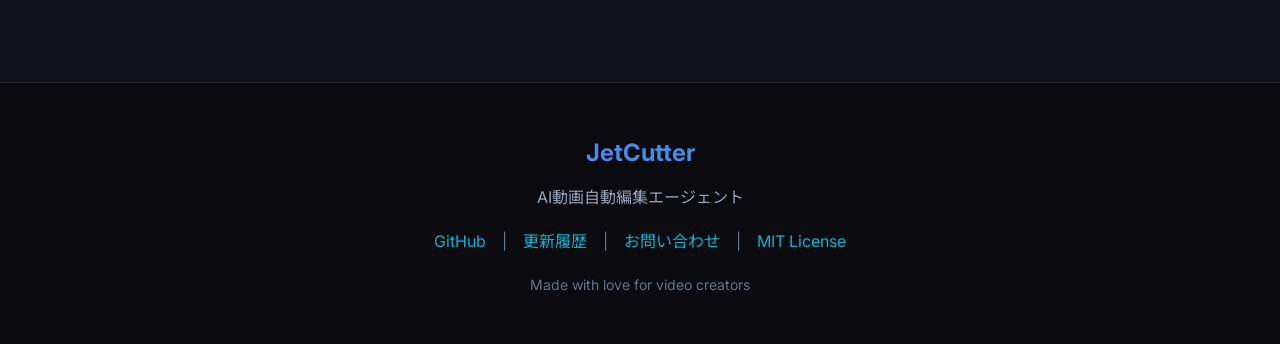
==== commit 44585f89: "chore: release v1.0.0 with versioning system - Update version to 1.0.0 in pyproject.toml - Add CHANG" ====
--- a/docs/homepage/index.html
+++ b/docs/homepage/index.html
@@ -26,10 +26,12 @@
   <header class="header">
     <div class="container">
       <div class="header-content">
-        <a href="#" class="logo">JetCutter</a>
+        <a href="#" class="logo">JetCutter <span class="version-badge">v1.0.0</span></a>
         <nav class="nav">
           <a href="#features">機能</a>
           <a href="#install">インストール</a>
+          <a href="changelog.html">更新履歴</a>
+          <a href="https://docs.google.com/forms/d/e/1FAIpQLSclqAiB2QDCLHZ7GEqP6jvQp5YoOK9ZNvAvPOaIei1_498cIA/viewform?usp=publish-editor" target="_blank" rel="noopener">お問い合わせ</a>
           <a href="https://github.com/a2chub/jetcutter" target="_blank" rel="noopener">GitHub</a>
         </nav>
       </div>
@@ -288,6 +290,10 @@
         <div class="footer-links">
           <a href="https://github.com/a2chub/jetcutter" target="_blank" rel="noopener">GitHub</a>
           <span>|</span>
+          <a href="changelog.html">更新履歴</a>
+          <span>|</span>
+          <a href="https://docs.google.com/forms/d/e/1FAIpQLSclqAiB2QDCLHZ7GEqP6jvQp5YoOK9ZNvAvPOaIei1_498cIA/viewform?usp=publish-editor" target="_blank" rel="noopener">お問い合わせ</a>
+          <span>|</span>
           <a href="https://github.com/a2chub/jetcutter/blob/main/LICENSE" target="_blank" rel="noopener">MIT License</a>
         </div>
         <p class="footer-credit">Made with love for video creators</p>
--- a/docs/homepage/css/style.css
+++ b/docs/homepage/css/style.css
@@ -133,6 +133,21 @@
   -webkit-background-clip: text;
   -webkit-text-fill-color: transparent;
   background-clip: text;
+  display: flex;
+  align-items: center;
+  gap: 0.5rem;
+}
+
+.version-badge {
+  font-size: 0.75rem;
+  font-weight: 600;
+  padding: 0.2rem 0.5rem;
+  background: var(--accent-gradient);
+  -webkit-background-clip: unset;
+  -webkit-text-fill-color: var(--bg-primary);
+  background-clip: unset;
+  border-radius: 4px;
+  color: var(--bg-primary);
 }
 
 .nav {
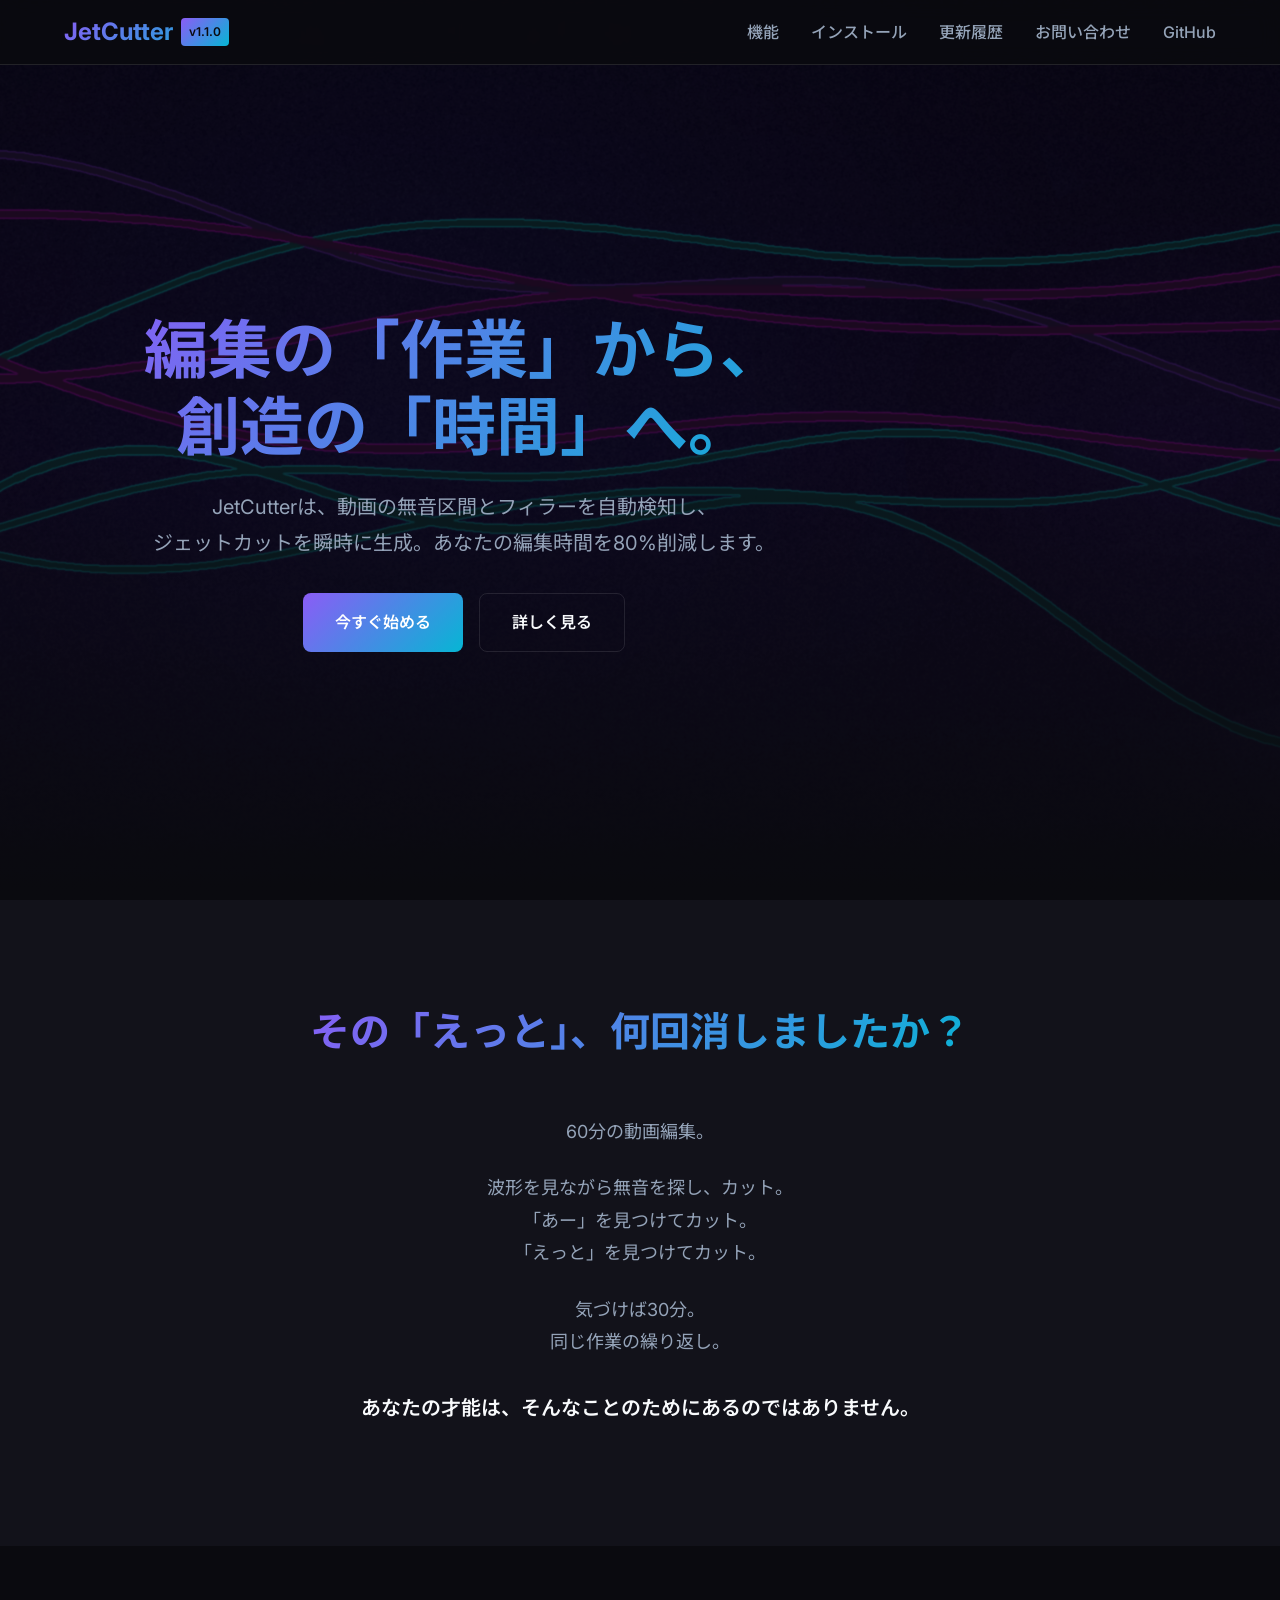
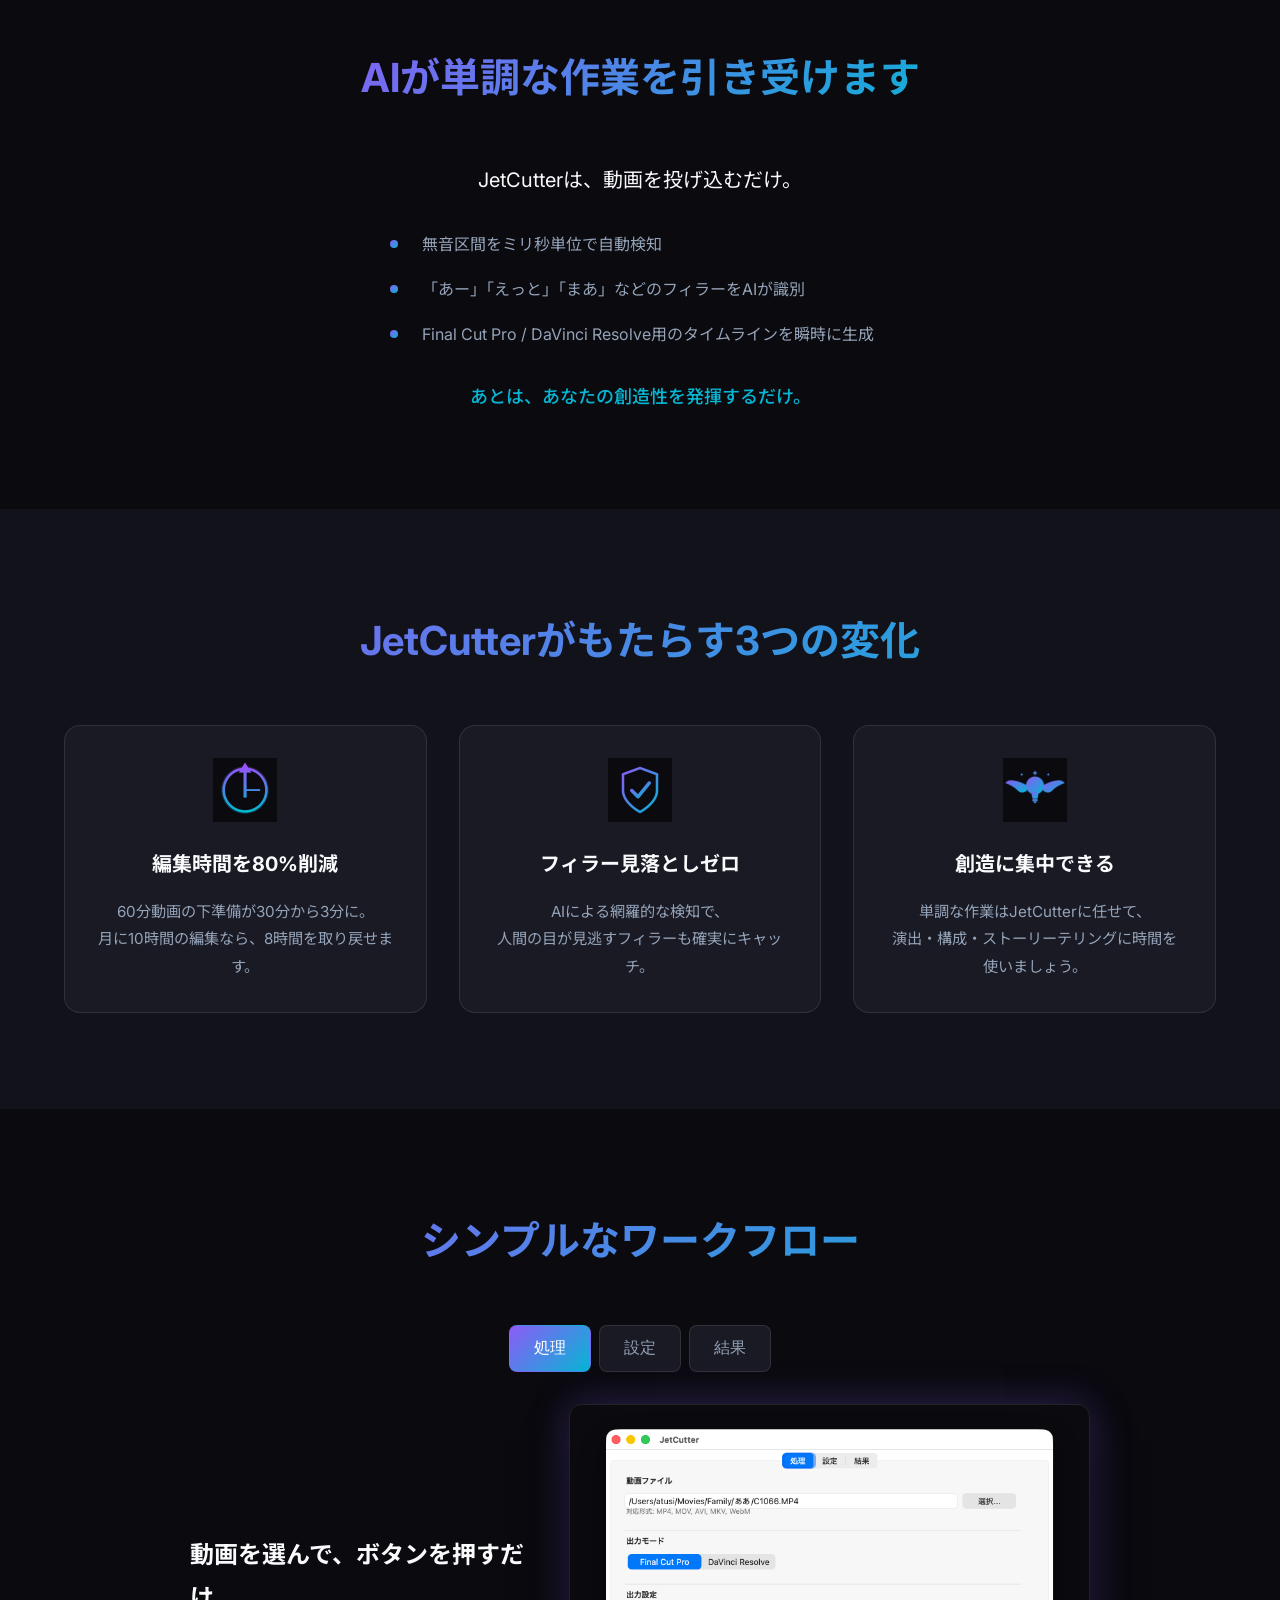
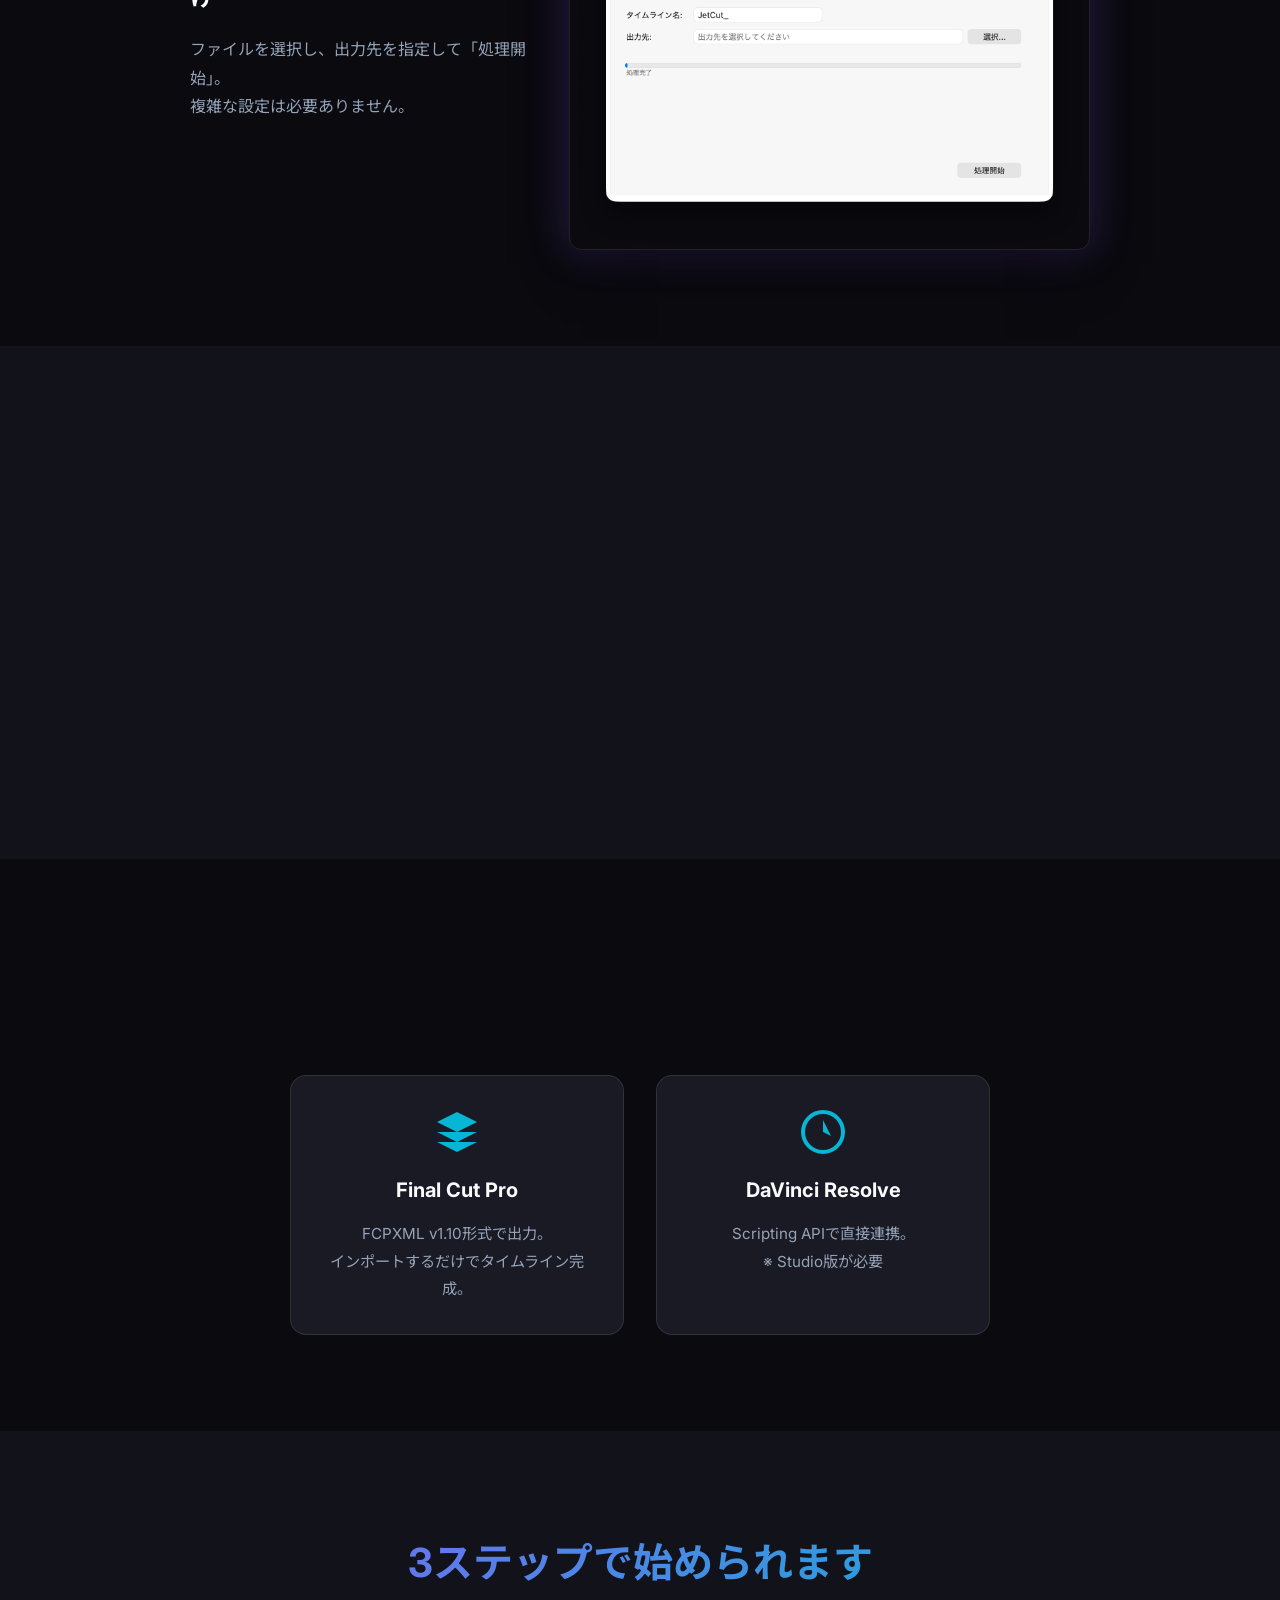
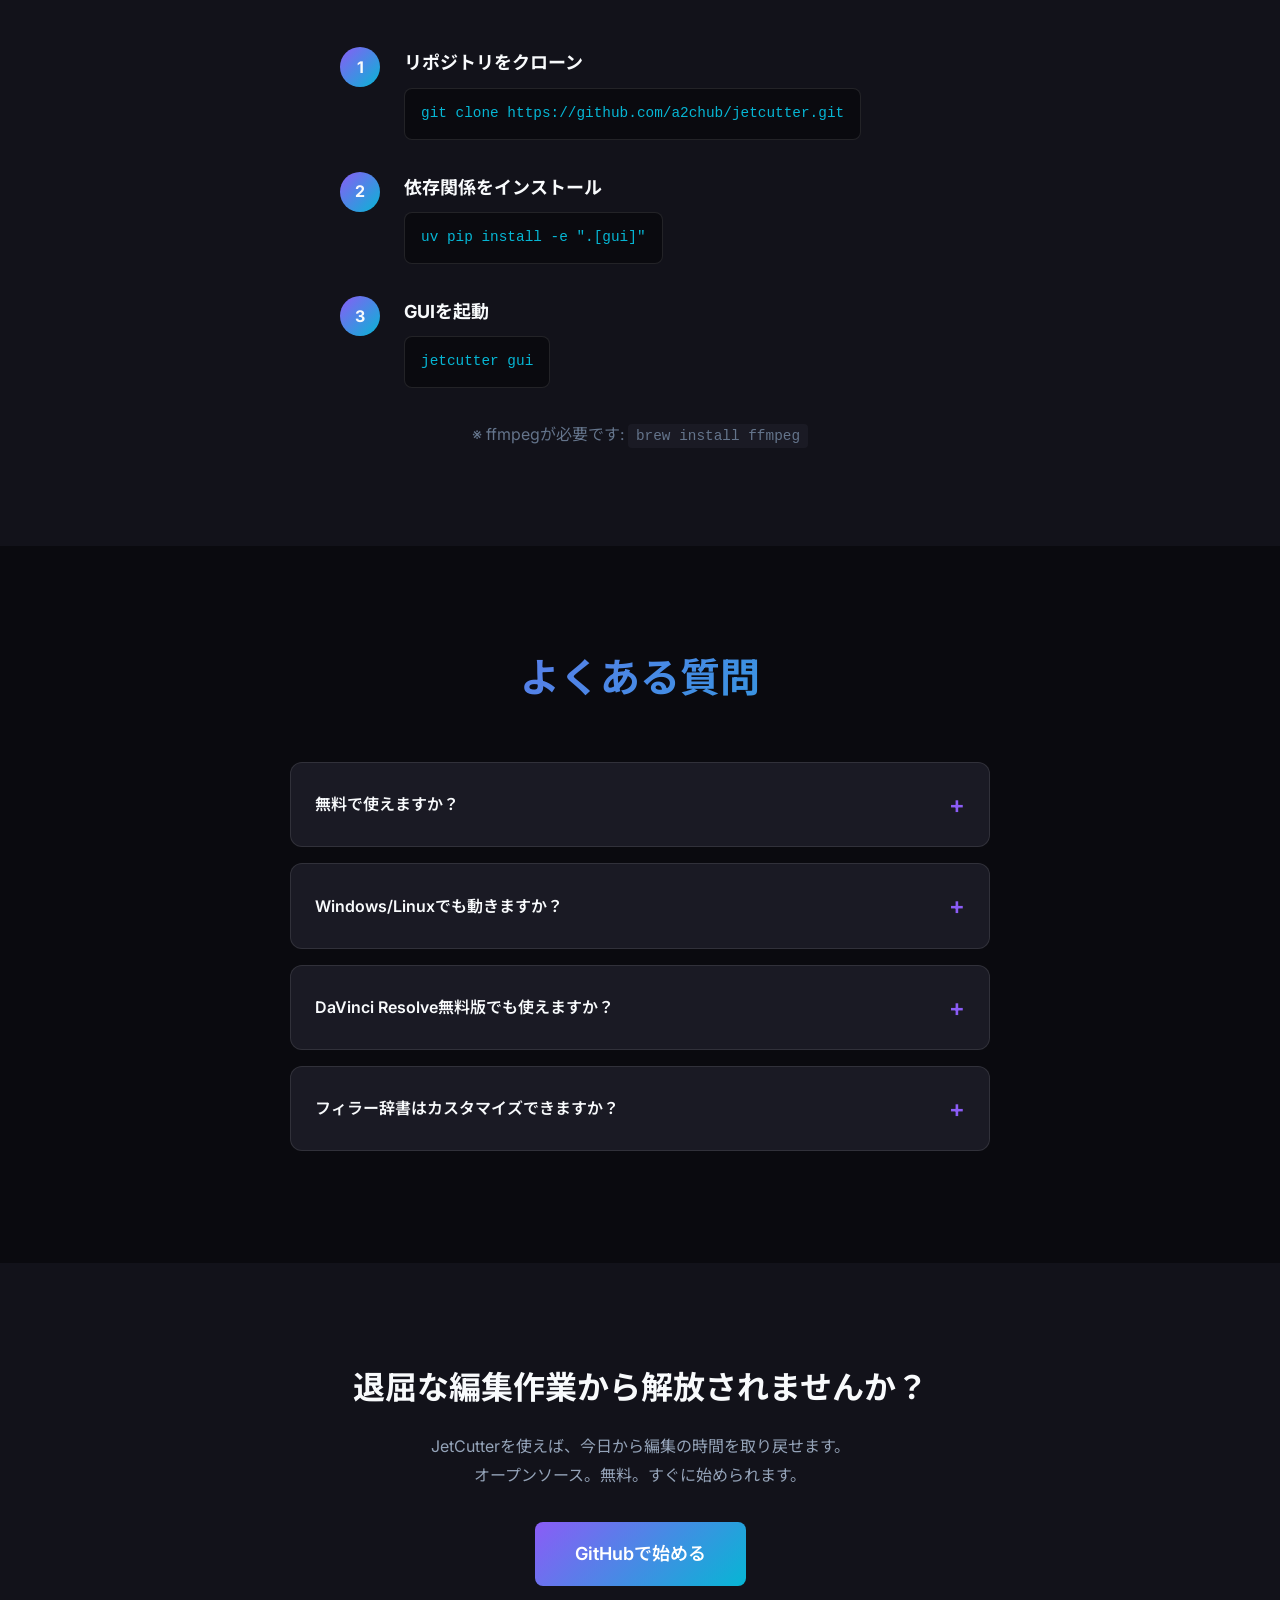
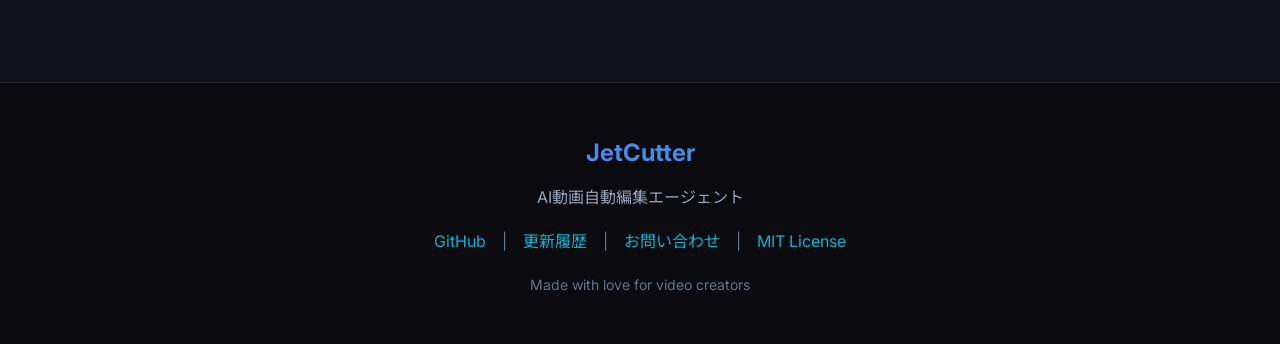
==== commit 91421a25: "feat: add license compliance and About dialog for v1.1.0 - Add LICENSES/ folder with MIT, LGPL-3.0, " ====
--- a/docs/homepage/index.html
+++ b/docs/homepage/index.html
@@ -26,7 +26,7 @@
   <header class="header">
     <div class="container">
       <div class="header-content">
-        <a href="#" class="logo">JetCutter <span class="version-badge">v1.0.0</span></a>
+        <a href="#" class="logo">JetCutter <span class="version-badge">v1.1.0</span></a>
         <nav class="nav">
           <a href="#features">機能</a>
           <a href="#install">インストール</a>
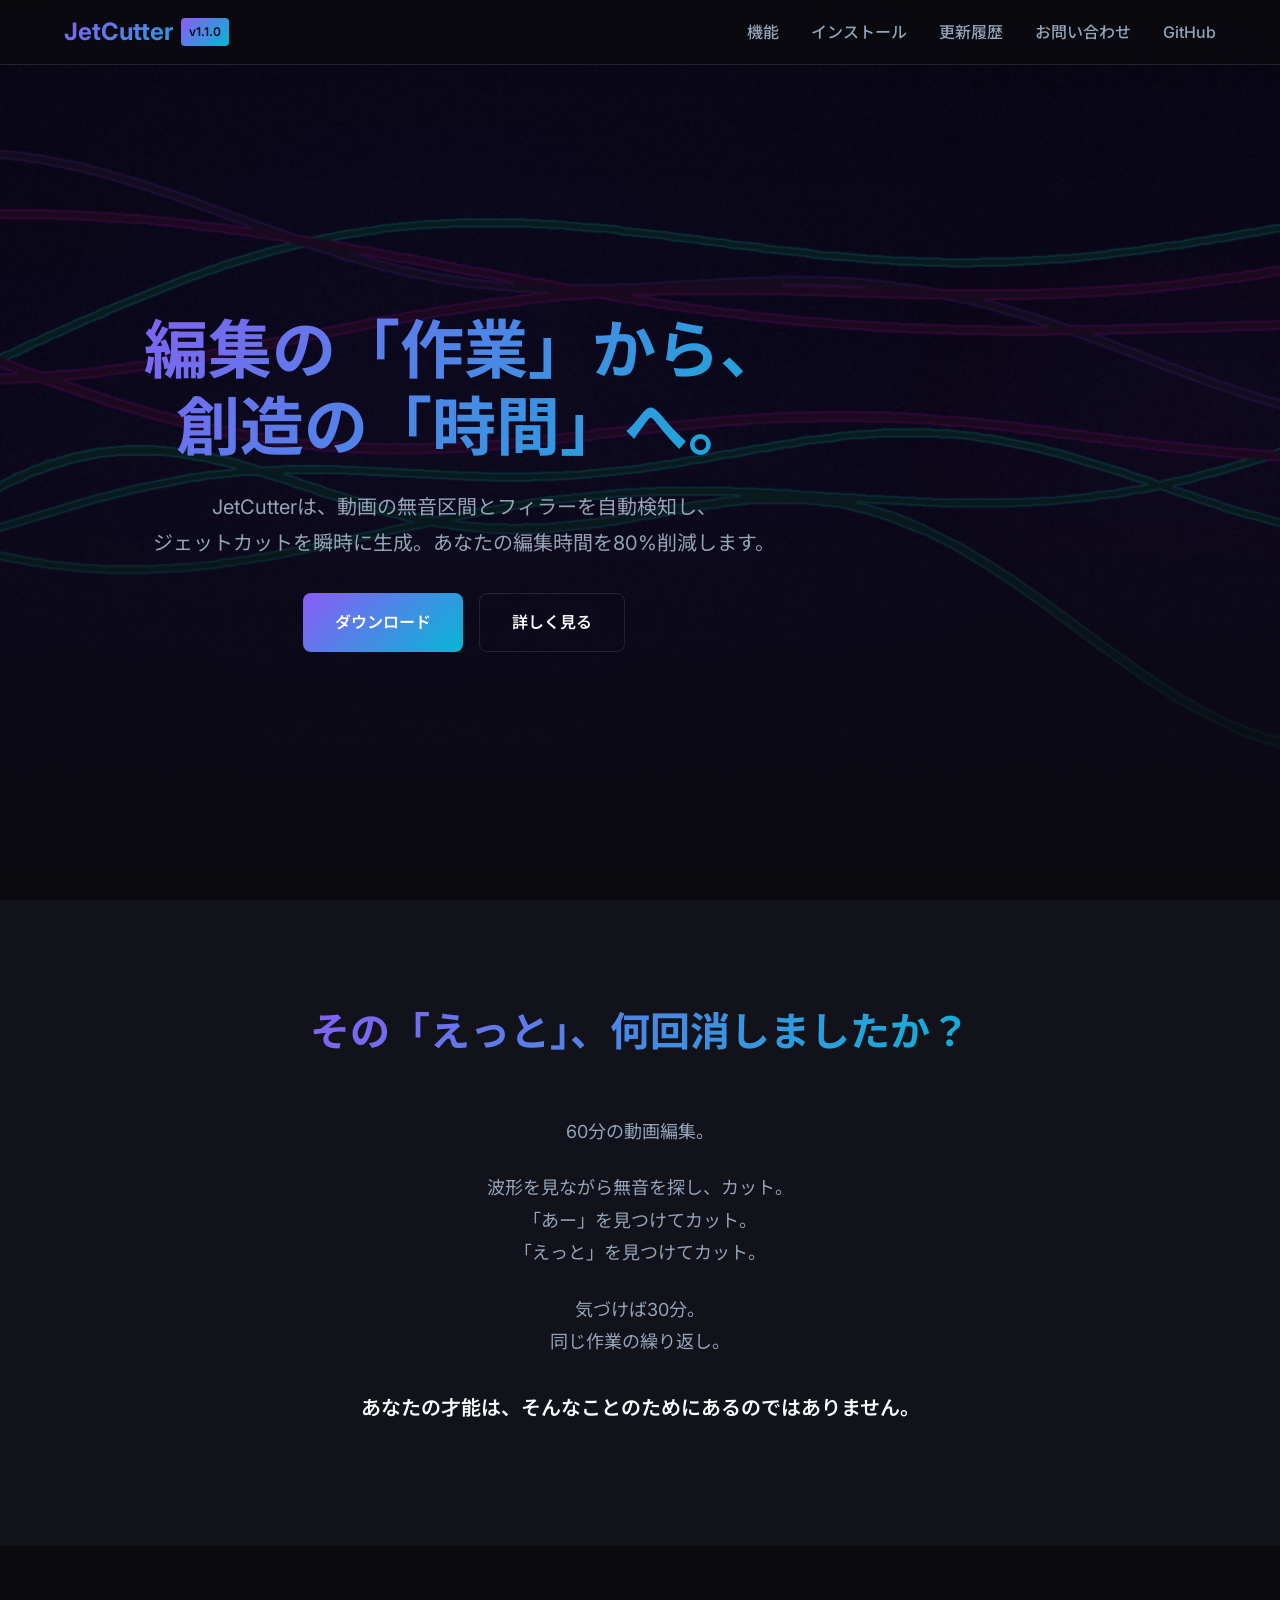
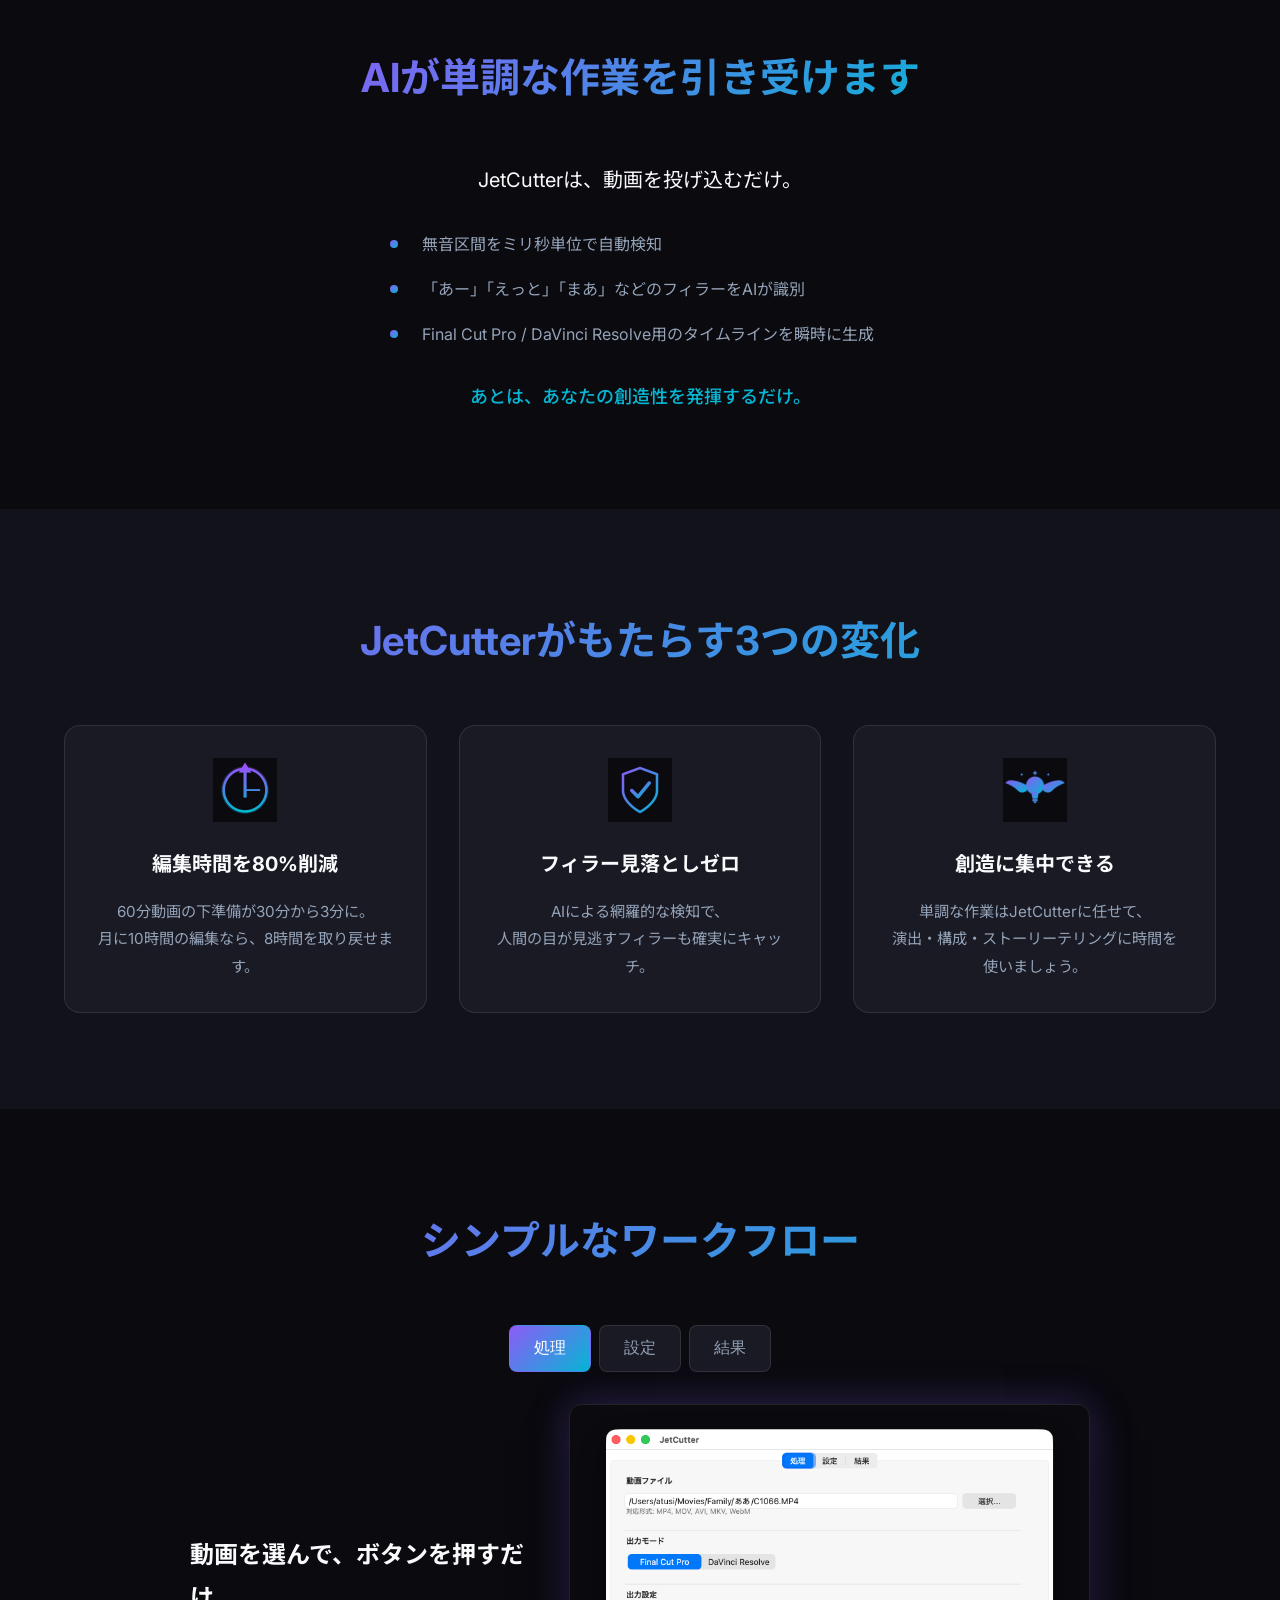
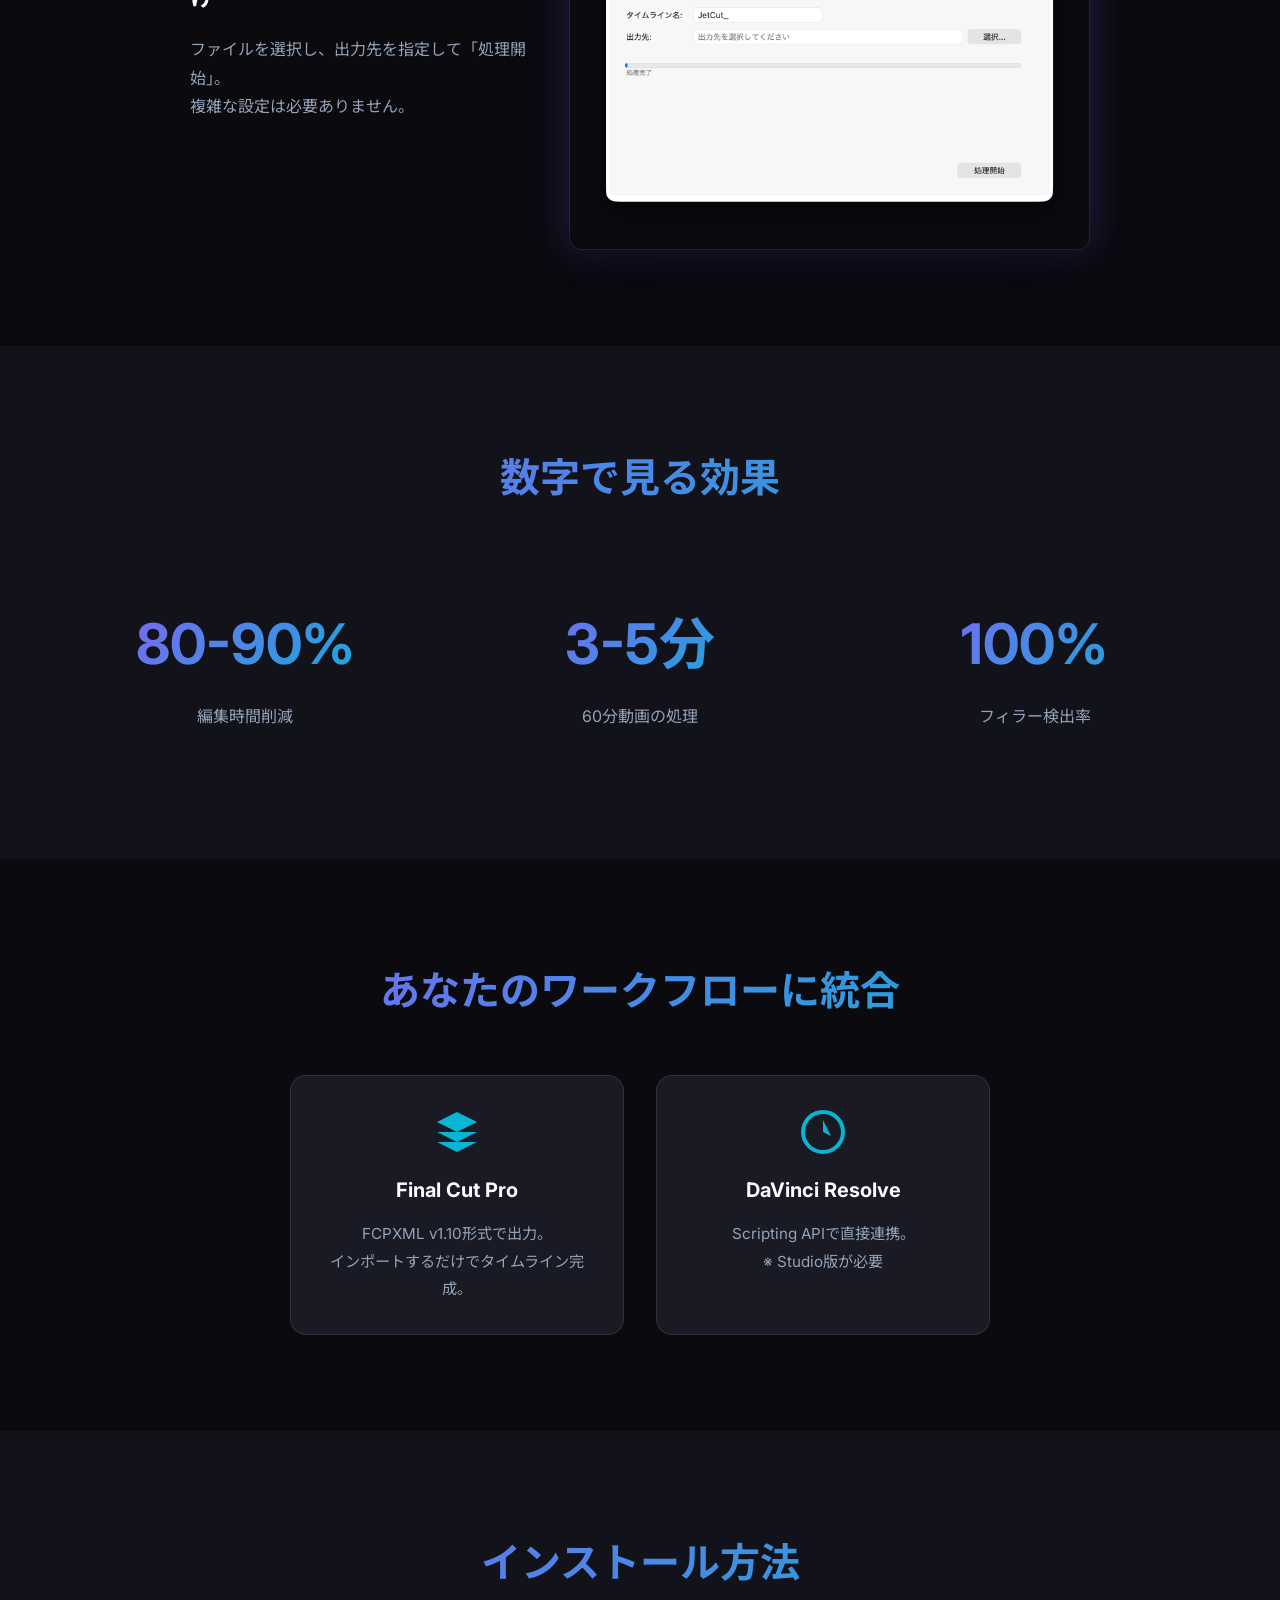
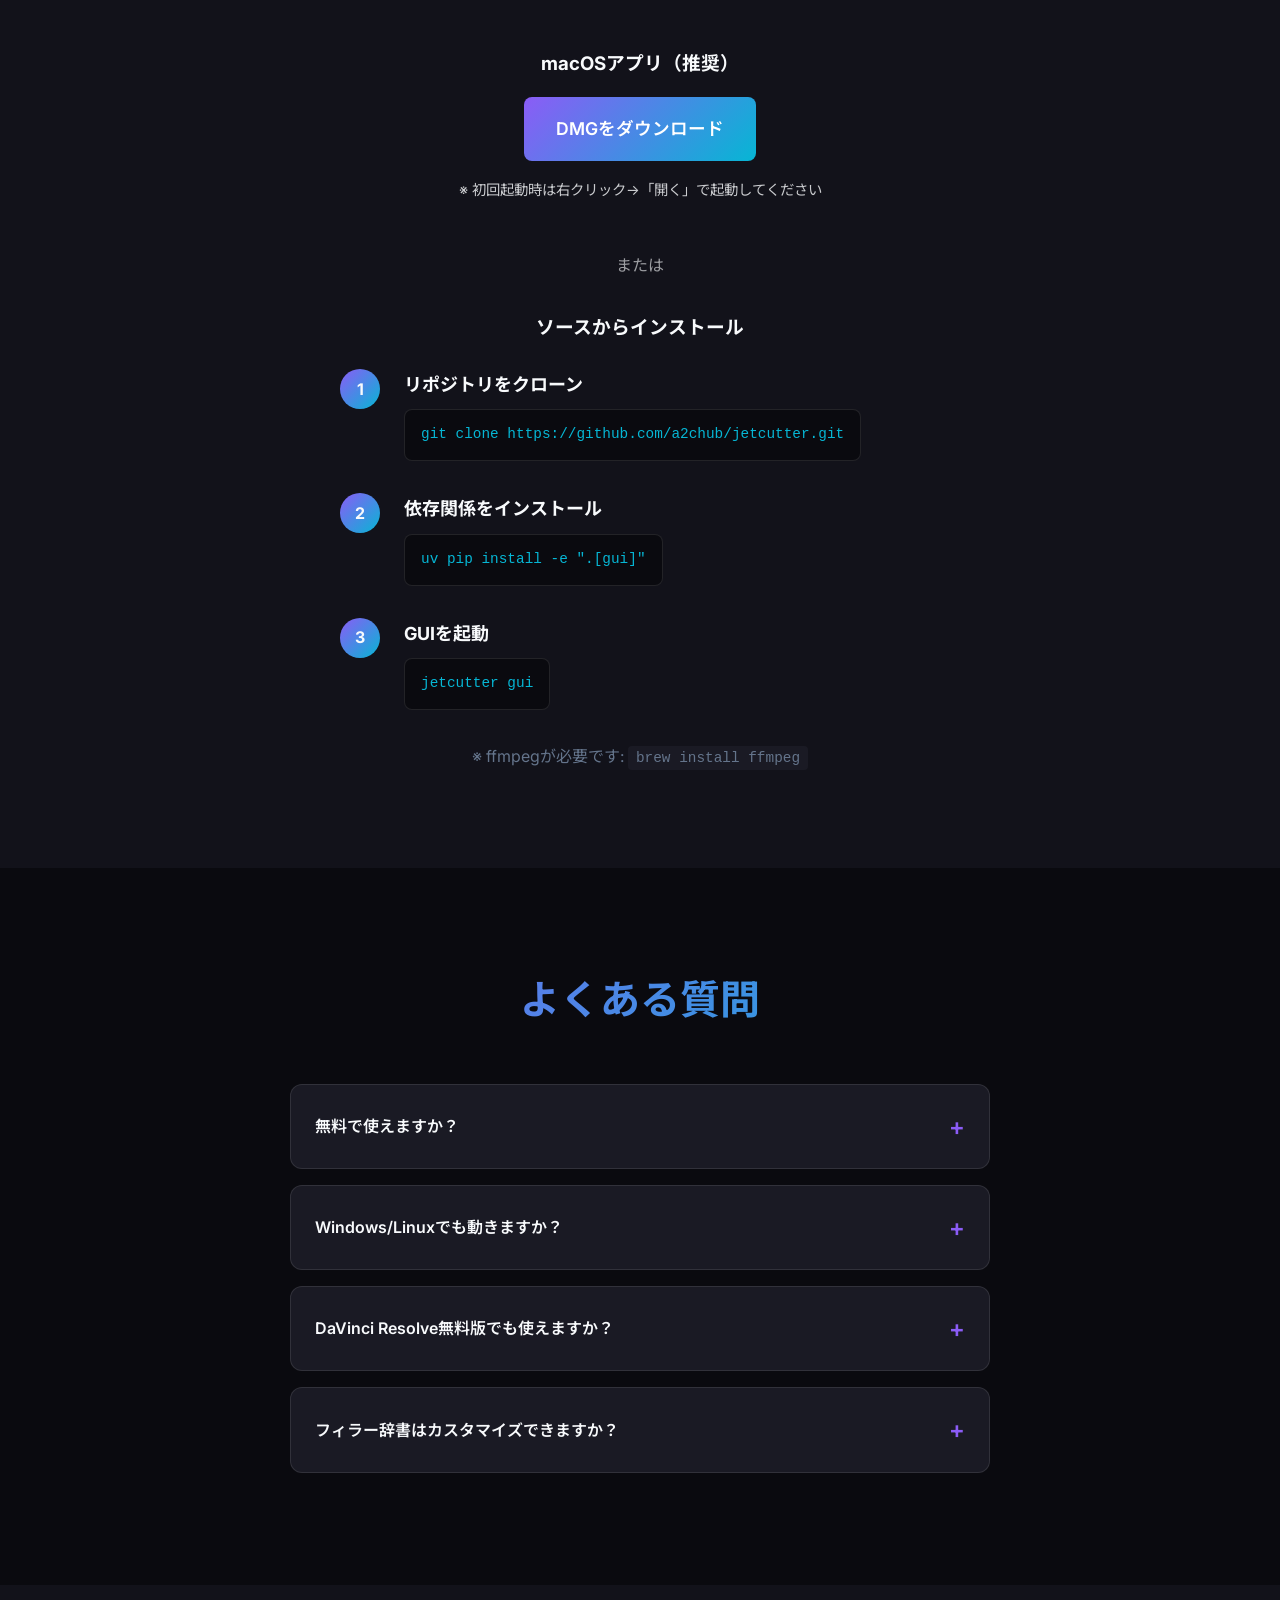
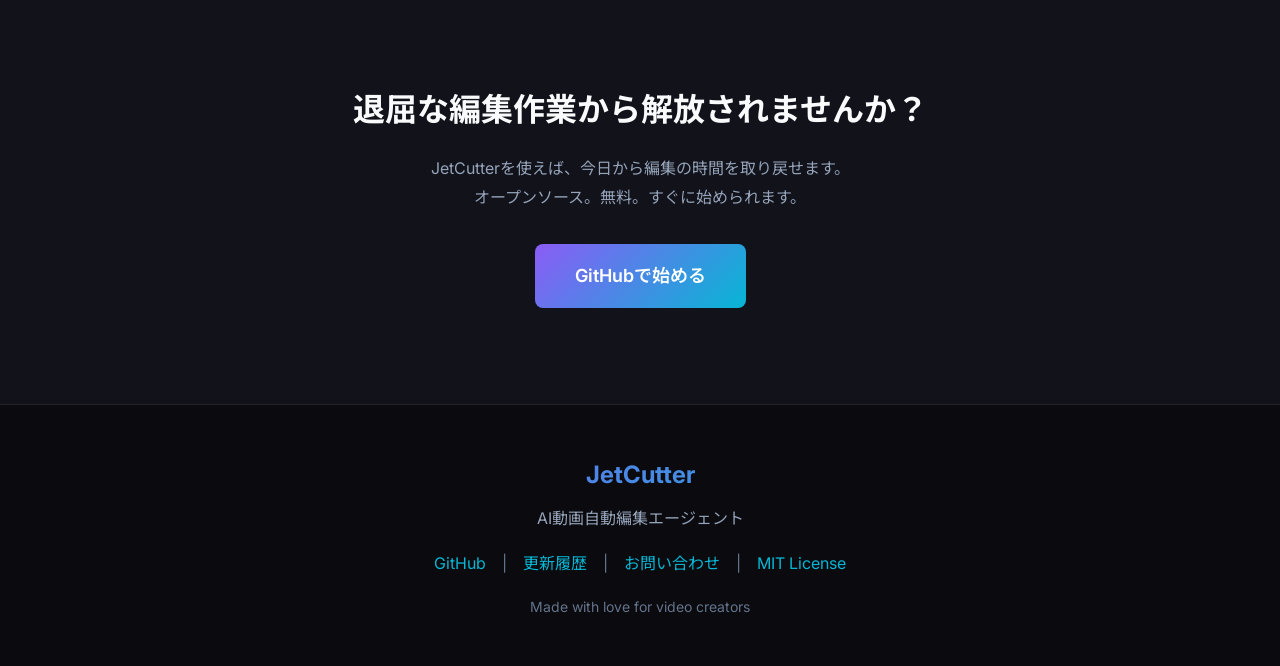
==== commit 4fac7994: "docs: add download link to GitHub releases on landing page - Update hero CTA to link to latest relea" ====
--- a/docs/homepage/index.html
+++ b/docs/homepage/index.html
@@ -52,7 +52,7 @@
           ジェットカットを瞬時に生成。あなたの編集時間を80%削減します。
         </p>
         <div class="hero-cta">
-          <a href="https://github.com/a2chub/jetcutter" class="btn btn-primary" target="_blank" rel="noopener">今すぐ始める</a>
+          <a href="https://github.com/a2chub/jetcutter/releases/latest" class="btn btn-primary" target="_blank" rel="noopener">ダウンロード</a>
           <a href="#features" class="btn btn-secondary">詳しく見る</a>
         </div>
       </div>
@@ -217,7 +217,23 @@
   <!-- Install Section -->
   <section class="section install" id="install">
     <div class="container">
-      <h2 class="section-title fade-in">3ステップで始められます</h2>
+      <h2 class="section-title fade-in">インストール方法</h2>
+
+      <!-- DMG Download Option -->
+      <div class="install-option fade-in" style="text-align: center; margin-bottom: 3rem;">
+        <h3 style="margin-bottom: 1rem;">macOSアプリ（推奨）</h3>
+        <a href="https://github.com/a2chub/jetcutter/releases/latest" class="btn btn-primary" target="_blank" rel="noopener" style="font-size: 1.1rem; padding: 1rem 2rem;">
+          DMGをダウンロード
+        </a>
+        <p style="margin-top: 1rem; opacity: 0.8; font-size: 0.9rem;">
+          ※ 初回起動時は右クリック→「開く」で起動してください
+        </p>
+      </div>
+
+      <div style="text-align: center; margin-bottom: 2rem; opacity: 0.6;">または</div>
+
+      <!-- Source Install Option -->
+      <h3 class="fade-in" style="text-align: center; margin-bottom: 1.5rem;">ソースからインストール</h3>
       <div class="install-steps fade-in">
         <div class="install-step">
           <span class="step-number">1</span>
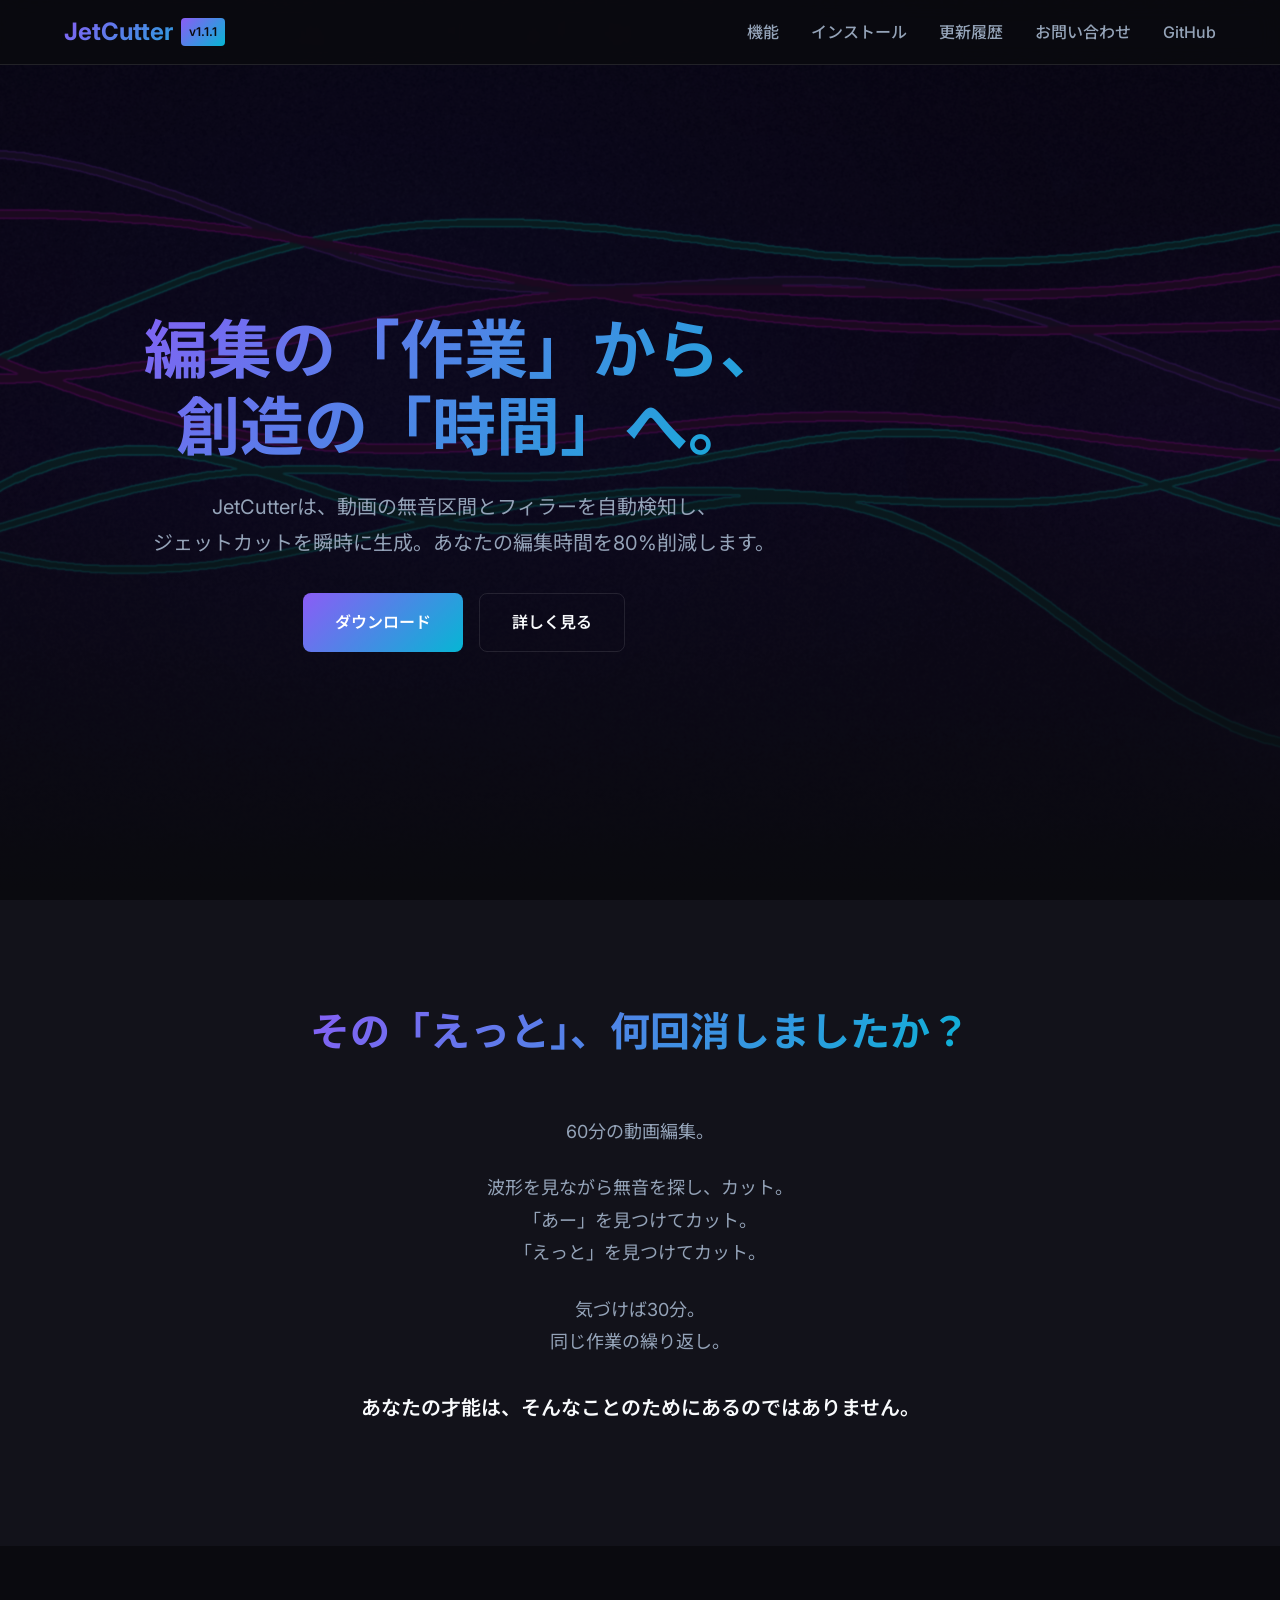
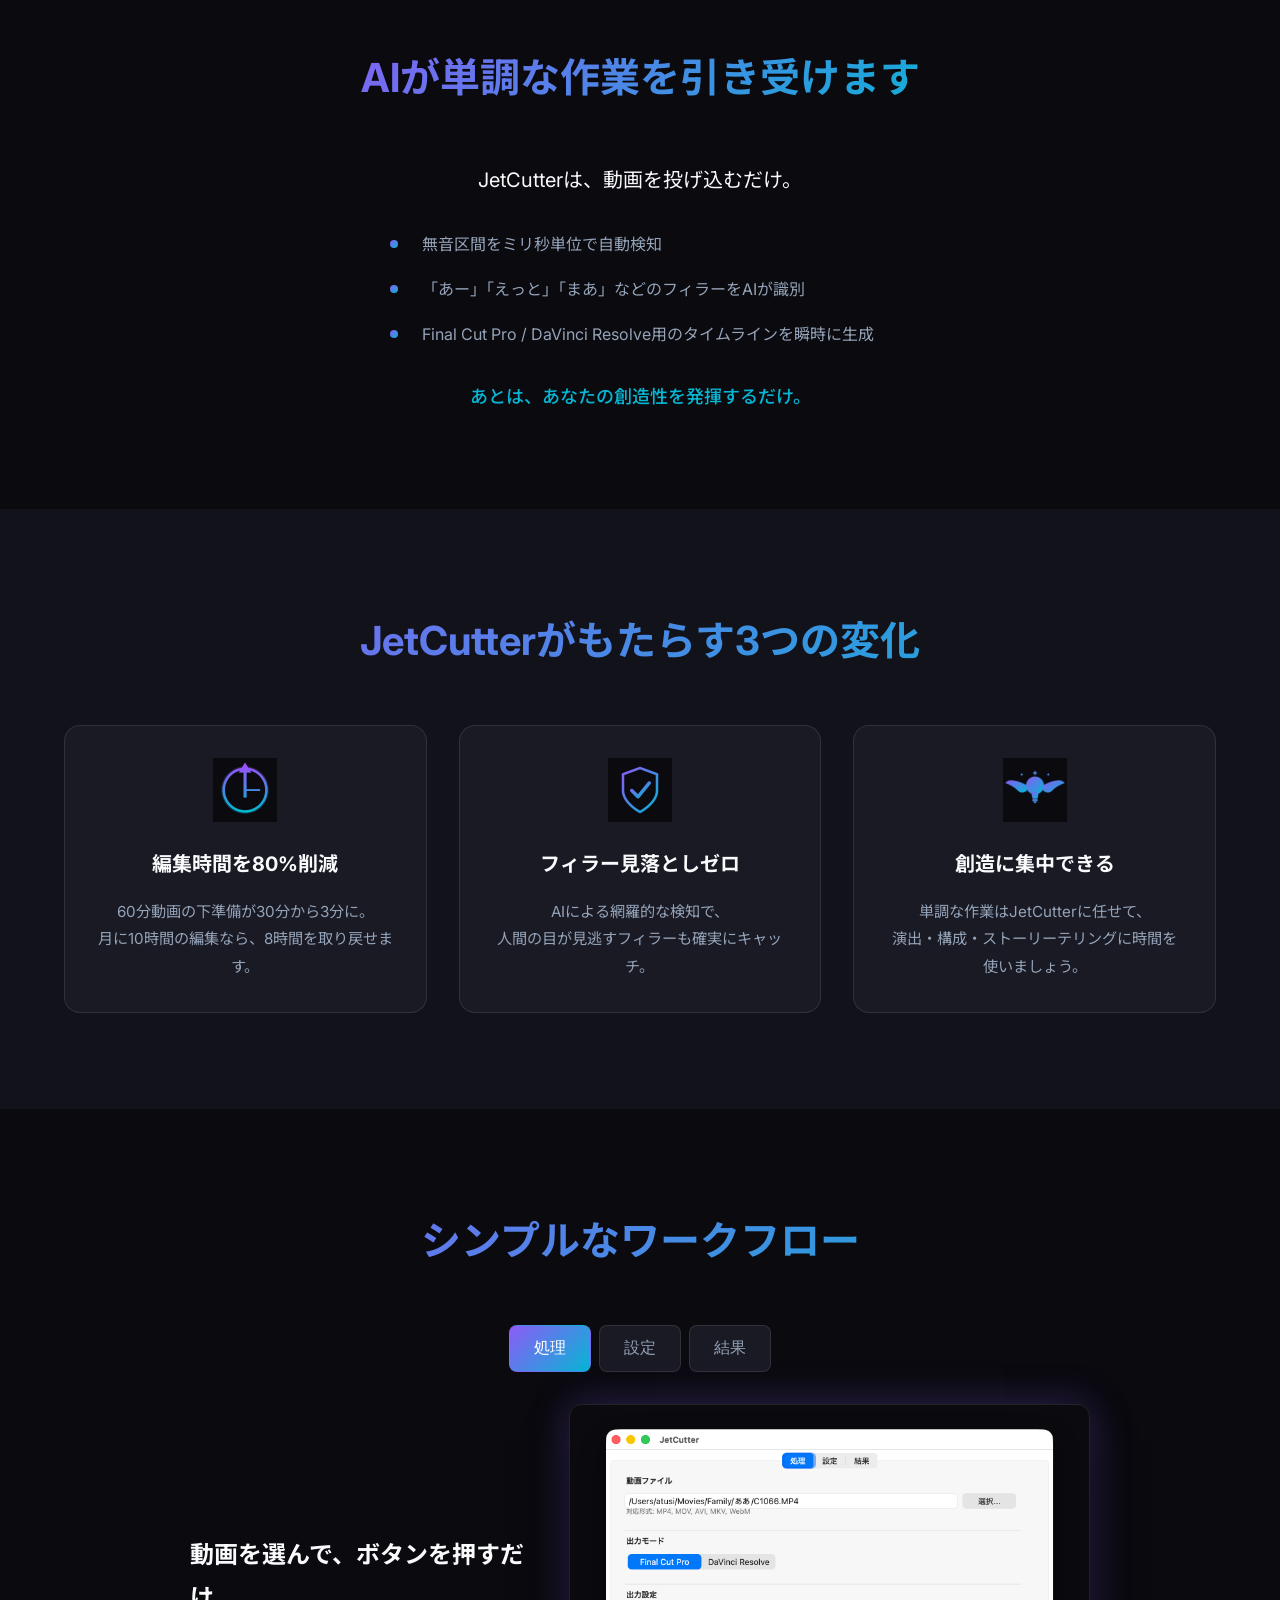
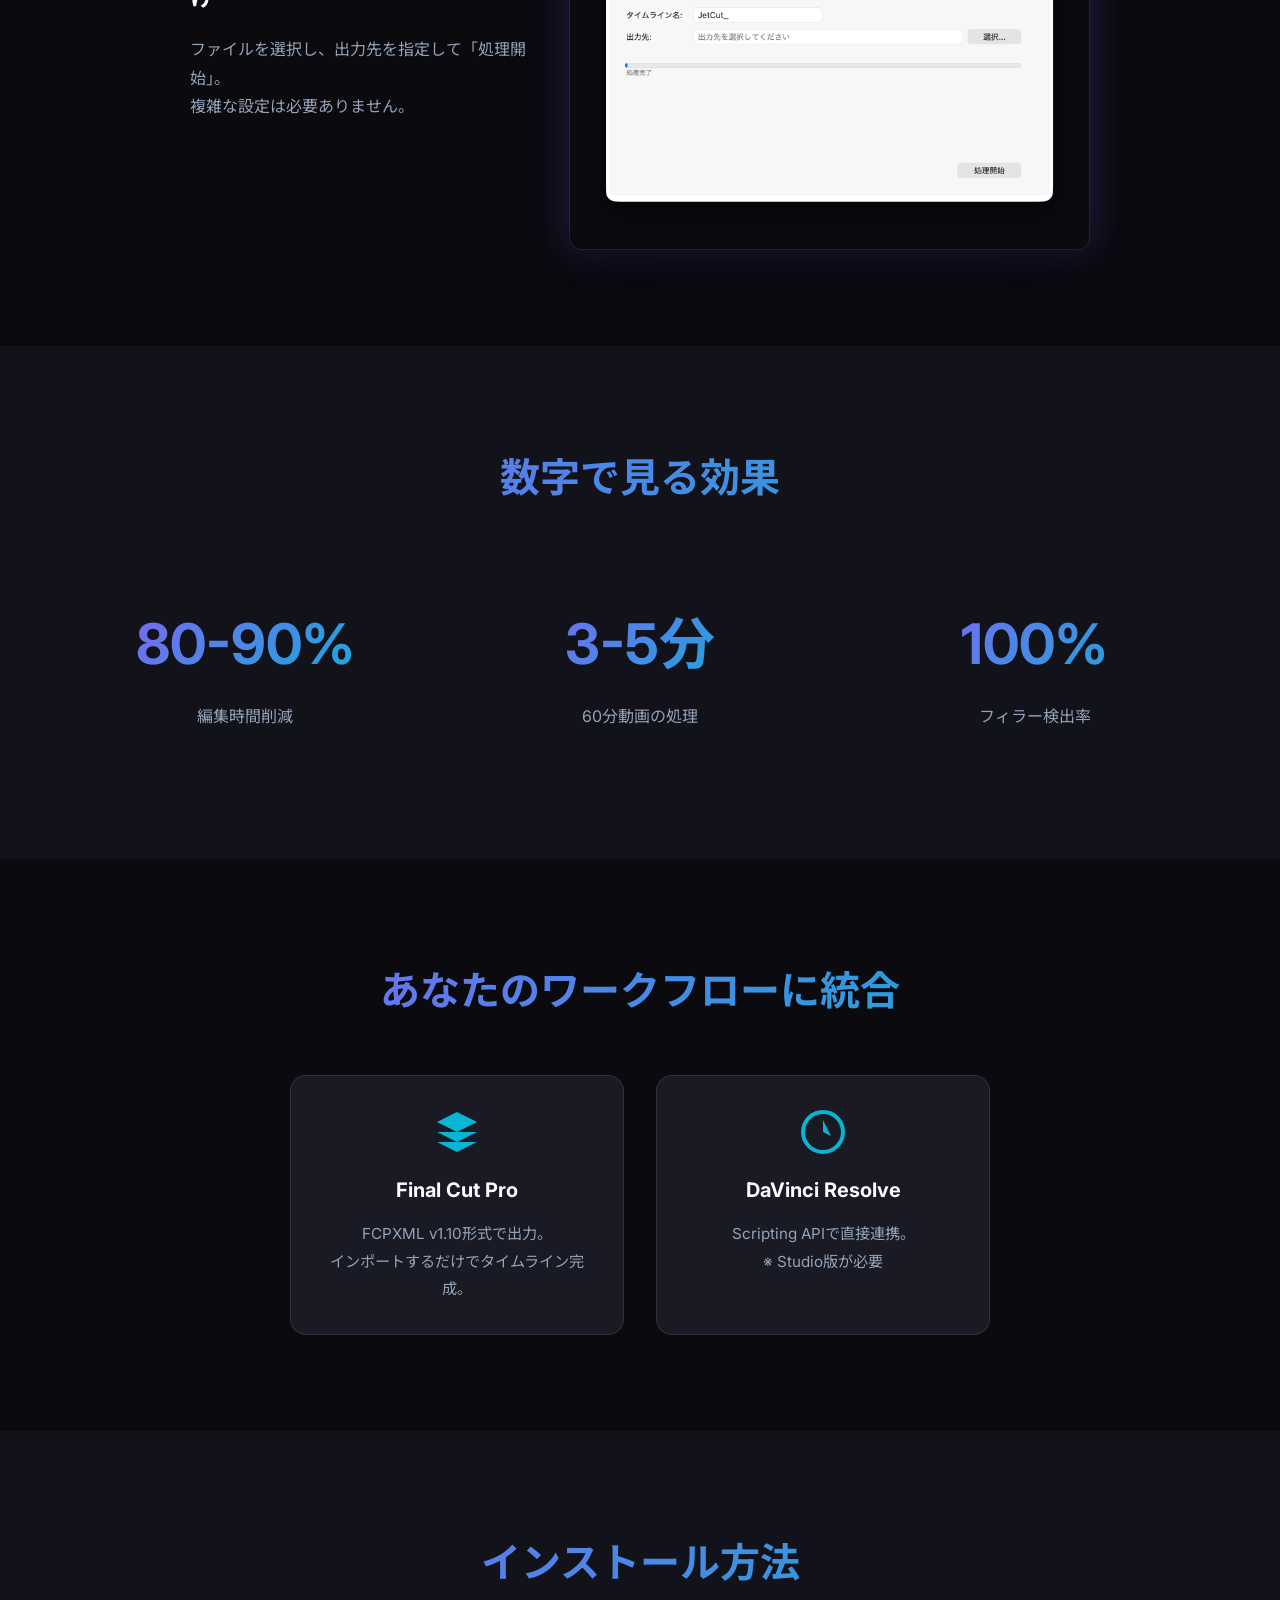
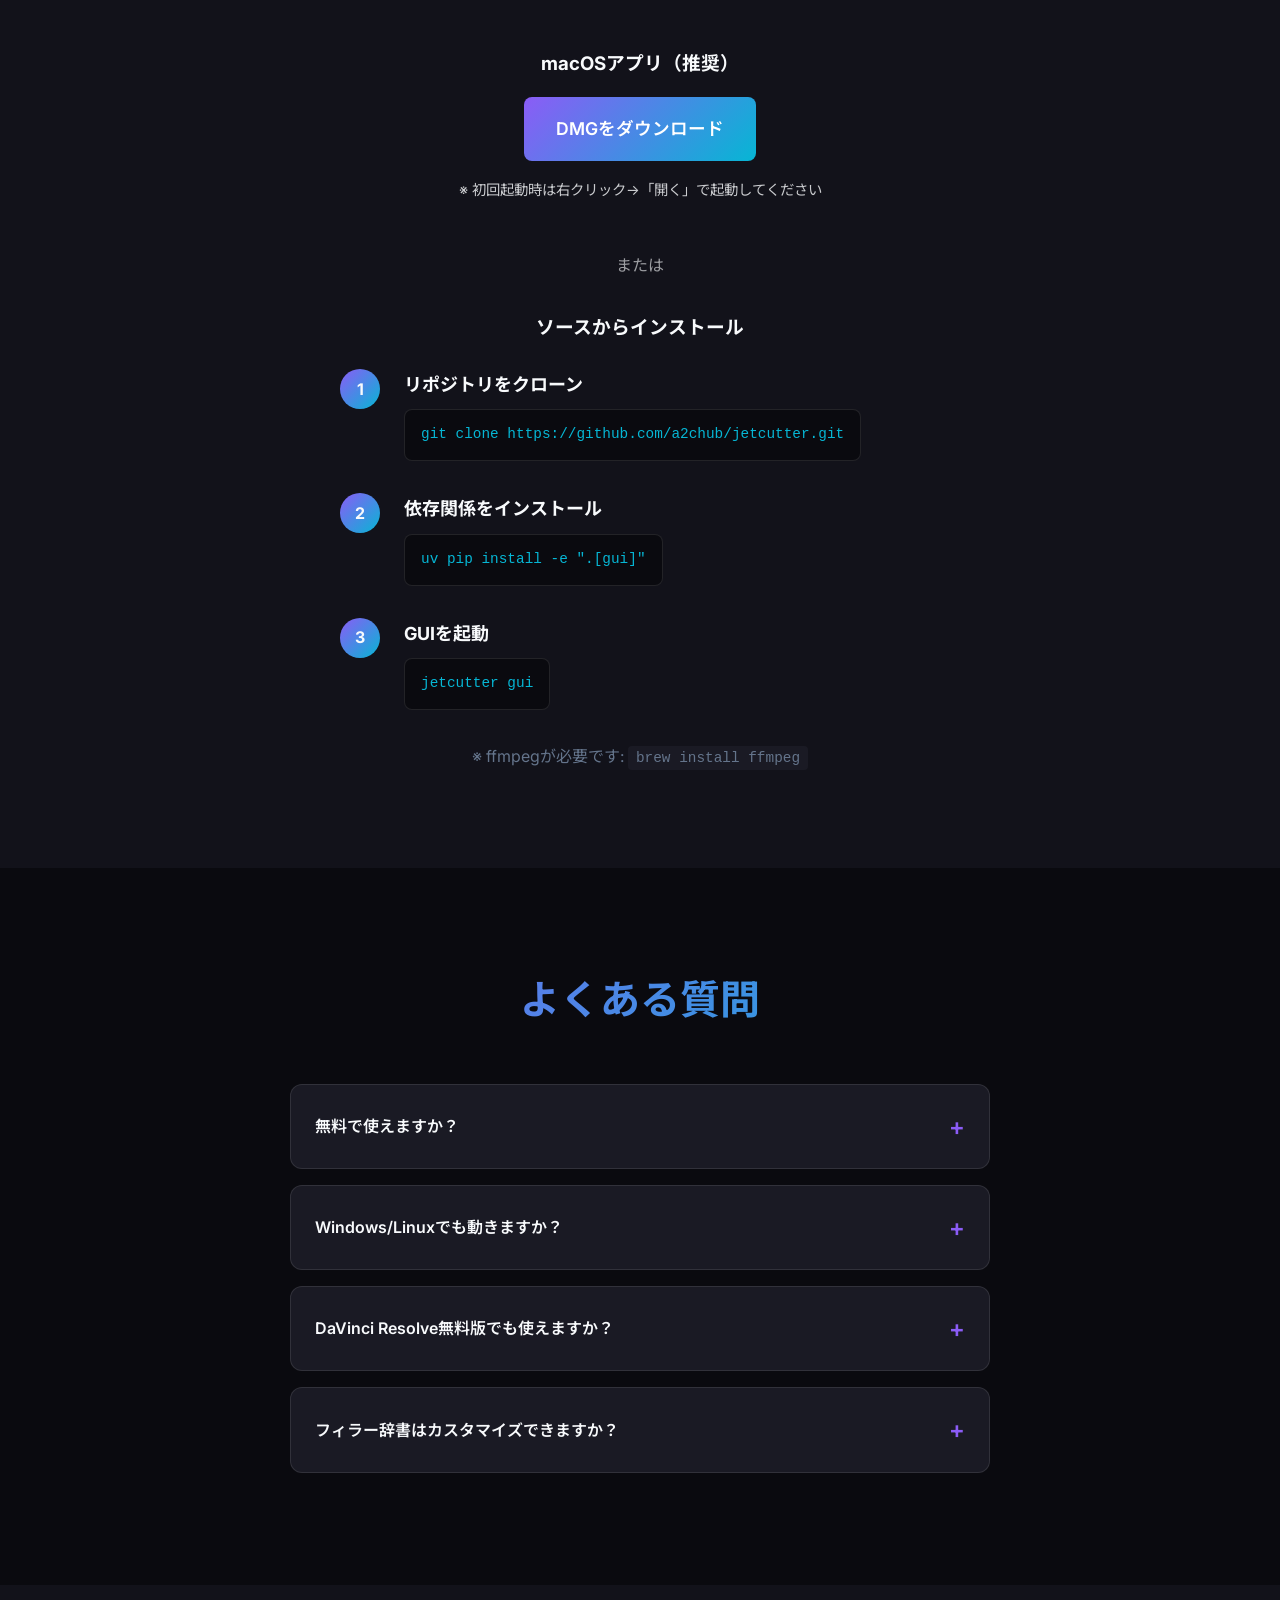
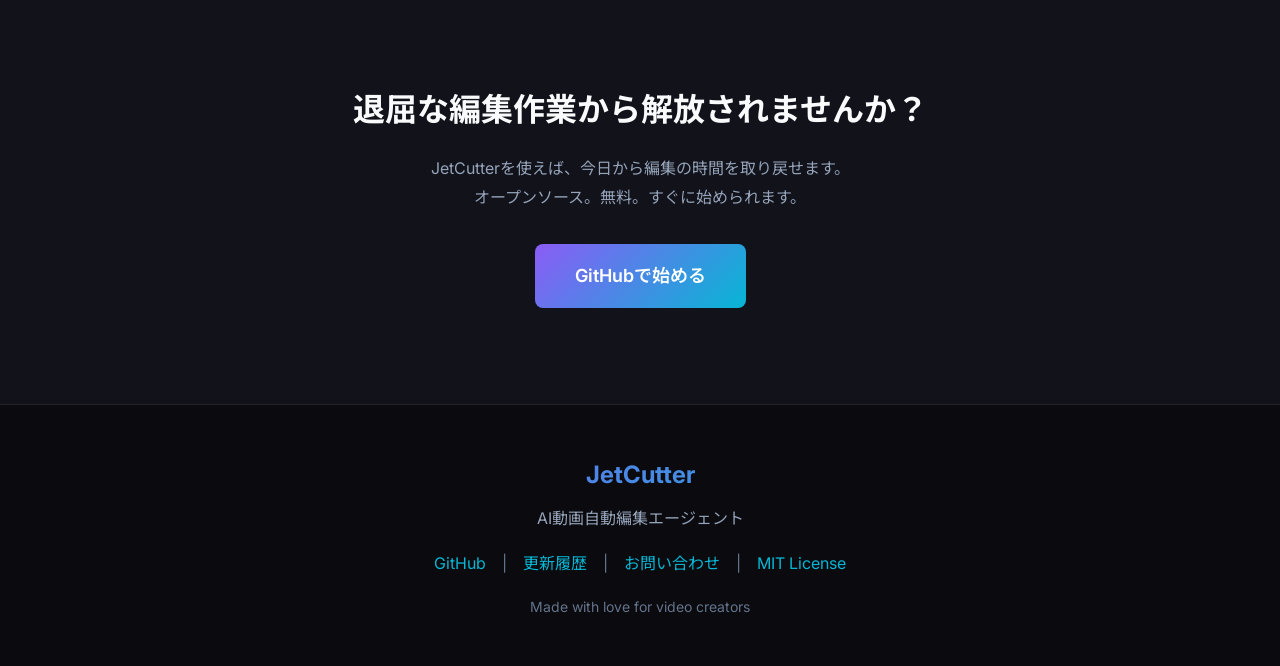
==== commit 55997745: "chore: release v1.1.1 - Remove PySimpleGUI4 legacy GUI code (~2,151 lines) - Remove PySimpleGUI4 dep" ====
--- a/docs/homepage/index.html
+++ b/docs/homepage/index.html
@@ -26,7 +26,7 @@
   <header class="header">
     <div class="container">
       <div class="header-content">
-        <a href="#" class="logo">JetCutter <span class="version-badge">v1.1.0</span></a>
+        <a href="#" class="logo">JetCutter <span class="version-badge">v1.1.1</span></a>
         <nav class="nav">
           <a href="#features">機能</a>
           <a href="#install">インストール</a>
